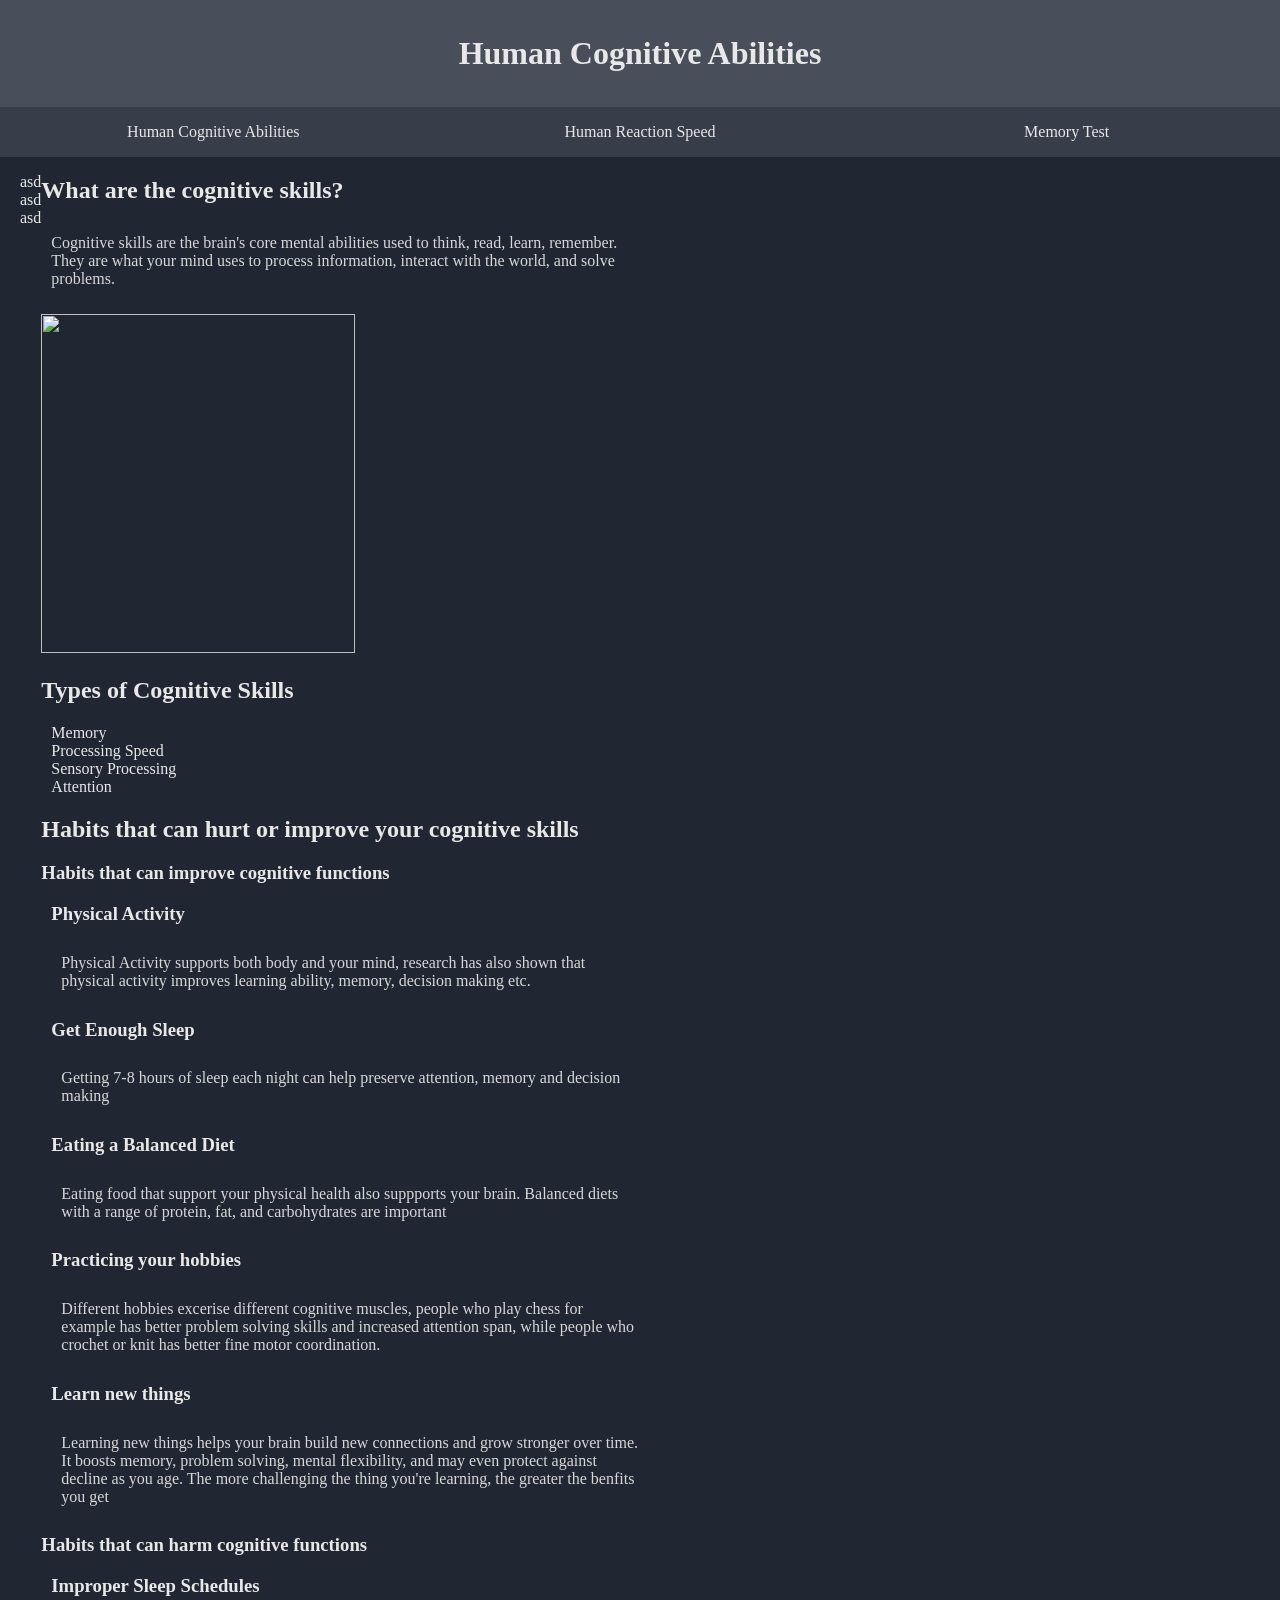
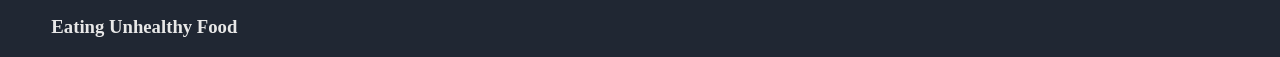
==== index.html @ 181fbd19 "Add files via upload" ====
<!DOCTYPE html>
<html>

<head>
	<title>Human Cognitive Abilities</title>
	<link href="style.css" type="text/css" rel="stylesheet" />
	<script src="main.js" defer></script>
	<meta name="viewport" content="width=device-width, initial-scale=1.0">
</head>

<body>
	<header>
		<h1 class="header">Human Cognitive Abilities</h1>
		<button id="btn1">Human Cognitive Abilities</button>
		<button id="btn2">Human Reaction Speed</button>
		<button id="btn3">Memory Test</button>
	</header>
	<main>
		<nav class="sidenav">
			<ul>
				<li>asd</li>
				<li>asd</li>
				<li>asd</li>
			</ul>
		</nav>
		<div class="topic" id="topic1">
			<article>
				<h2>What are the cognitive skills?</h2>
				<p>
					Cognitive skills are the brain's core mental abilities used to think,
					read, learn, remember. They are what your mind uses to process information, interact with the world,
					and
					solve problems.
				</p>
				<img src="Images/brain.png" width="314" height="339">
			</article>
			<article>
				<h2>Types of Cognitive Skills</h2>
				<ul>
					<li>Memory</li>
					<li>Processing Speed</li>
					<li>Sensory Processing</li>
					<li>Attention</li>
				</ul>
			</article>
			<section>
				<h2>Habits that can hurt or improve your cognitive skills</h2>
				<article>
					<h3>Habits that can improve cognitive functions</h3>
					<ul>
						<li>
							<article>
								<h3>Physical Activity</h3>
								<p>
									Physical Activity supports both body and your mind, research has also shown that
									physical activity improves learning ability,
									memory, decision making etc.
								</p>
							</article>
						</li>
						<li>
							<article>
								<h3>Get Enough Sleep</h3>
								<p>Getting 7-8 hours of sleep each night can help preserve attention, memory and
									decision making</p>
							</article>
						</li>
						<li>
							<article>
								<h3>Eating a Balanced Diet</h3>
								<p>Eating food that support your physical health also suppports your brain. Balanced
									diets with a range of
									protein, fat, and carbohydrates are important</p>
							</article>
						</li>
						<li>
							<article>
								<h3>Practicing your hobbies</h3>
								<p>Different hobbies excerise different cognitive muscles, people who play chess for
									example has better problem solving skills and increased attention span,
									while people who crochet or knit has better fine motor coordination.
								</p>
							</article>
						</li>
						<li>
							<article>
								<h3>Learn new things</h3>
								<p>Learning new things helps your brain build new connections and grow stronger over
									time.
									It boosts memory, problem solving, mental flexibility, and may even protect against
									decline as you age.
									The more challenging the thing you're learning, the greater the benfits you get</p>
							</article>
						</li>

					</ul>
				</article>
				<article>
					<h3>Habits that can harm cognitive functions</h3>
					<ul>
						<li>
							<article>
								<h3>Improper Sleep Schedules</h3>
							</article>
						</li>
						<li>
							<article>
								<h3>Eating Unhealthy Food</h3>
							</article>
						</li>
						<li>
							<article>
								<h3></h3>
							</article>
						</li>
						<li>
							<article>

							</article>
						</li>
						<li>
							<article>

							</article>
						</li>
					</ul>
				</article>
			</section>
		</div>
		<div class="topic" id="topic2">
			<p>topic2</p>
		</div>
		<div class="topic" id="topic3">
			<p>topic3</p>
		</div>
	</main>
</body>

</html>
---- style.css ----
@font-face {
	font-family: "Google Sans";
	src:url("fonts//GoogleSans_17pt-Regular.ttf");
}
* {
	font-family: "Google Sans";
}
header {
	display:flex;
	flex-wrap:wrap;
	background-color: #484e5a;
}

header > h1 {
	margin:5px;
	padding:30px 5px 30px 5px;
	flex:100%;
	text-align: center;
}
header > button {
	font-size:1em;
	width:200px;
	height:50px;
	border:0px;
	flex:1;
	background-color: #383e49;
	color: #e8e8e8;
	transition: background-color 0.3s ease
	
}
header > button:hover {
	background-color:rgb(74, 79, 92);
}
body {
	margin:0px;
	background-color: #202733;
	color:#e8e8e8
}
p {
	color: #d8d8d8;
	padding:10px;
}
main {
	display:flex;
	padding-left:10px;
	width:50%;
}
ul {
	list-style-type: none;
	padding-left:10px;
}
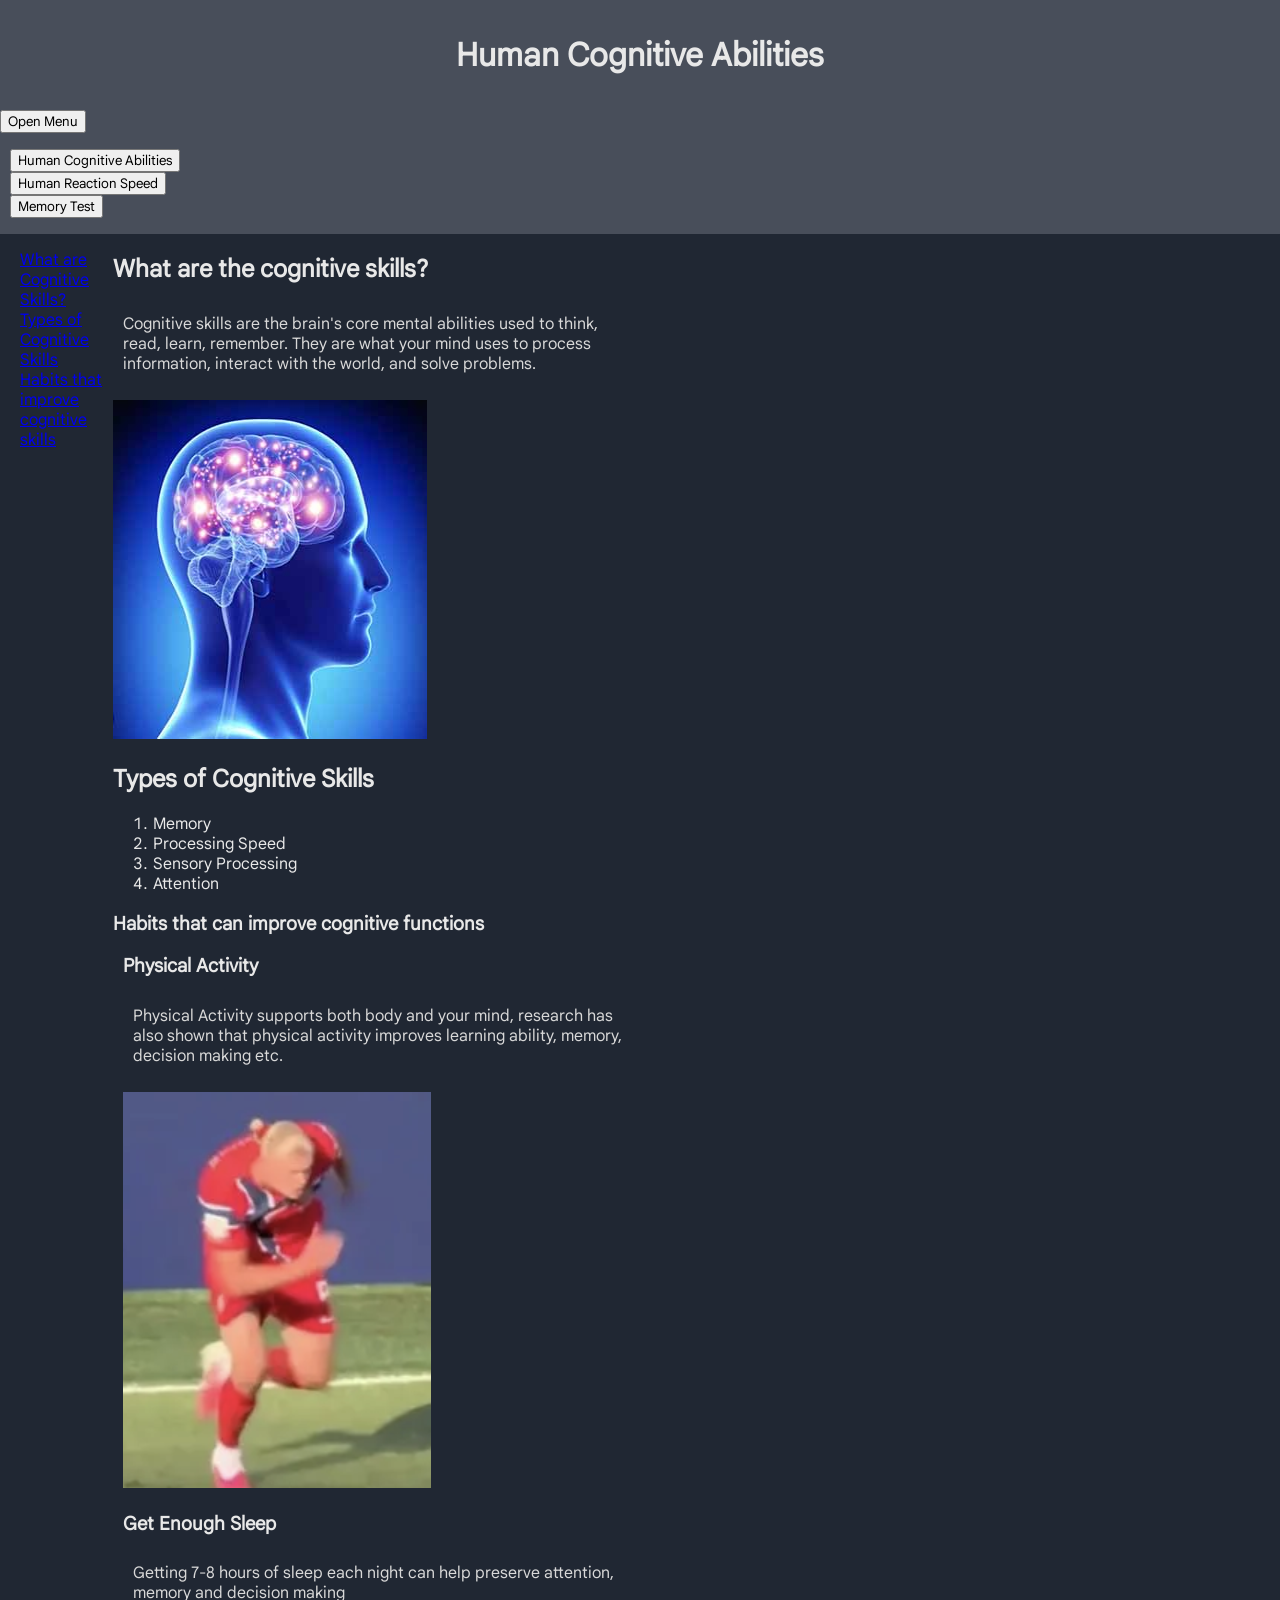
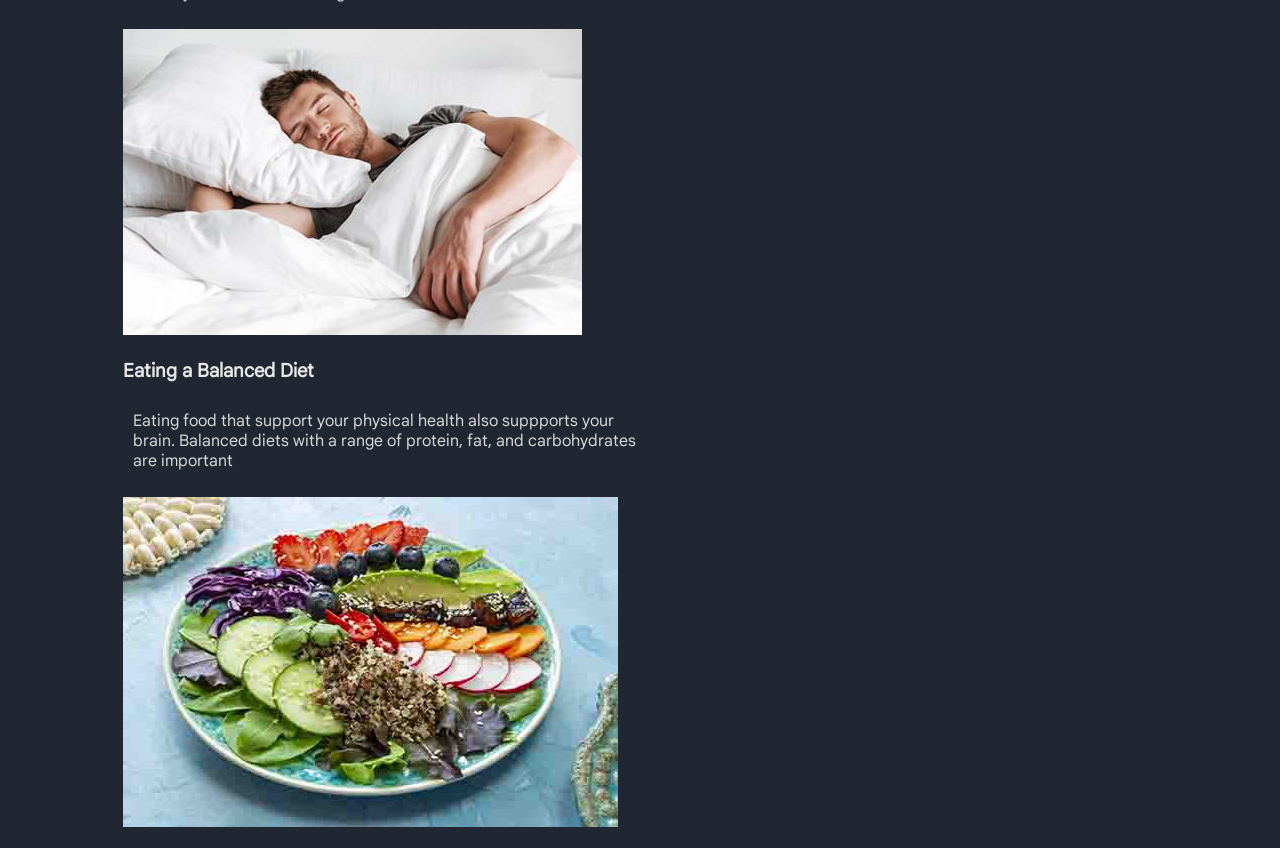
==== commit aff20cef: "Update index.html" ====
--- a/index.html
+++ b/index.html
@@ -11,20 +11,25 @@
 <body>
 	<header>
 		<h1 class="header">Human Cognitive Abilities</h1>
-		<button id="btn1">Human Cognitive Abilities</button>
-		<button id="btn2">Human Reaction Speed</button>
-		<button id="btn3">Memory Test</button>
+		<nav class="topnav">
+			<button id="hamIcon">Open Menu</button>
+			<ul>
+				<li><button id="btn1">Human Cognitive Abilities</button></li>
+				<li><button id="btn2">Human Reaction Speed</button></li>
+				<li><button id="btn3">Memory Test</button></li>
+			</ul>
+		</nav>
 	</header>
 	<main>
 		<nav class="sidenav">
-			<ul>
-				<li>asd</li>
-				<li>asd</li>
-				<li>asd</li>
+			<ul class="sidenav">
+				<li><a href="#cognitiveskills">What are Cognitive Skills?</a></li>
+				<li><a href="#types">Types of Cognitive Skills</a></li>
+				<li><a href="#improve">Habits that improve cognitive skills</a></li>
 			</ul>
 		</nav>
 		<div class="topic" id="topic1">
-			<article>
+			<article id="cognitiveskills">
 				<h2>What are the cognitive skills?</h2>
 				<p>
 					Cognitive skills are the brain's core mental abilities used to think,
@@ -32,108 +37,93 @@
 					and
 					solve problems.
 				</p>
-				<img src="Images/brain.png" width="314" height="339">
+				<img src="Images/brain.jpg" width="314" height="339">
 			</article>
-			<article>
+			<article id="types">
 				<h2>Types of Cognitive Skills</h2>
-				<ul>
+				<ol>
 					<li>Memory</li>
 					<li>Processing Speed</li>
 					<li>Sensory Processing</li>
 					<li>Attention</li>
+				</ol>
+			</article>
+			<article id="improve">
+				<h3>Habits that can improve cognitive functions</h3>
+				<ul>
+					<li>
+						<article>
+							<h3>Physical Activity</h3>
+							<p>
+								Physical Activity supports both body and your mind, research has also shown that
+								physical activity improves learning ability,
+								memory, decision making etc.
+							</p>
+							<img src="Images/running.png">
+						</article>
+					</li>
+					<li>
+						<article>
+							<h3>Get Enough Sleep</h3>
+							<p>Getting 7-8 hours of sleep each night can help preserve attention, memory and
+								decision making</p>
+							<img src="Images/sleep.jpg">
+						</article>
+					</li>
+					<li>
+						<article>
+							<h3>Eating a Balanced Diet</h3>
+							<p>Eating food that support your physical health also suppports your brain. Balanced
+								diets with a range of
+								protein, fat, and carbohydrates are important</p>
+							<img src="Images/food.jpg">
+						</article>
+					</li>
 				</ul>
 			</article>
-			<section>
-				<h2>Habits that can hurt or improve your cognitive skills</h2>
-				<article>
-					<h3>Habits that can improve cognitive functions</h3>
-					<ul>
-						<li>
-							<article>
-								<h3>Physical Activity</h3>
-								<p>
-									Physical Activity supports both body and your mind, research has also shown that
-									physical activity improves learning ability,
-									memory, decision making etc.
-								</p>
-							</article>
-						</li>
-						<li>
-							<article>
-								<h3>Get Enough Sleep</h3>
-								<p>Getting 7-8 hours of sleep each night can help preserve attention, memory and
-									decision making</p>
-							</article>
-						</li>
-						<li>
-							<article>
-								<h3>Eating a Balanced Diet</h3>
-								<p>Eating food that support your physical health also suppports your brain. Balanced
-									diets with a range of
-									protein, fat, and carbohydrates are important</p>
-							</article>
-						</li>
-						<li>
-							<article>
-								<h3>Practicing your hobbies</h3>
-								<p>Different hobbies excerise different cognitive muscles, people who play chess for
-									example has better problem solving skills and increased attention span,
-									while people who crochet or knit has better fine motor coordination.
-								</p>
-							</article>
-						</li>
-						<li>
-							<article>
-								<h3>Learn new things</h3>
-								<p>Learning new things helps your brain build new connections and grow stronger over
-									time.
-									It boosts memory, problem solving, mental flexibility, and may even protect against
-									decline as you age.
-									The more challenging the thing you're learning, the greater the benfits you get</p>
-							</article>
-						</li>
-
-					</ul>
-				</article>
-				<article>
-					<h3>Habits that can harm cognitive functions</h3>
-					<ul>
-						<li>
-							<article>
-								<h3>Improper Sleep Schedules</h3>
-							</article>
-						</li>
-						<li>
-							<article>
-								<h3>Eating Unhealthy Food</h3>
-							</article>
-						</li>
-						<li>
-							<article>
-								<h3></h3>
-							</article>
-						</li>
-						<li>
-							<article>
-
-							</article>
-						</li>
-						<li>
-							<article>
-
-							</article>
-						</li>
-					</ul>
-				</article>
-			</section>
 		</div>
 		<div class="topic" id="topic2">
-			<p>topic2</p>
+			<h2>Reaction Speed</h2>
+			<article>
+				<h3>What is Reaction Speed?</h3>
+				<p>Reaction speed is how long it takes for a human to process and act upon receiving new information
+					It involves your senses, nervous system, and your muscles working in unison, all happening in a
+					fraction of a second
+				</p>
+			</article>
+			<article>
+				<h3>Average Reaction Speed</h3>
+				<p>The average reaction speed of a human is about 250 milliseconds while competitive e-sports
+					professionals generally range around 150-170ms </p>
+			</article>
+			<article>
+				<h3>Fun facts about the human reaction speed</h3>
+				<ul>
+					<li>
+						<p>Auditory signals reach the brain processing power faster than visual cues does, hence why
+							sprinters react to the bang of the gun
+							instead of its flash. However, you process touch the fastest, averaging around 0.15 seconds
+						</p>
+					</li>
+					<li>
+						<p>Human reaction time generally peak around 24 years of age before declining by around 4 to 10
+							milliseconds after that</p>
+					</li>
+					<li>
+						<p>When attempting to anticipate and react to somemthing, your reaction time fluctuates because
+							you occasionally lose focus before regaining
+							it back after
+						</p>
+					</li>
+				</ul>
+			</article>
+
 		</div>
 		<div class="topic" id="topic3">
-			<p>topic3</p>
+			<h2>Memory</h2>
+			<p></p>
 		</div>
 	</main>
 </body>
 
-</html>+</html>
--- a/style.css
+++ b/style.css
@@ -1,6 +1,6 @@
 @font-face {
 	font-family: "Google Sans";
-	src:url("fonts//GoogleSans_17pt-Regular.ttf");
+	src:url("Fonts/GoogleSans_17pt-Regular.woff2") format('woff2');
 }
 * {
 	font-family: "Google Sans";
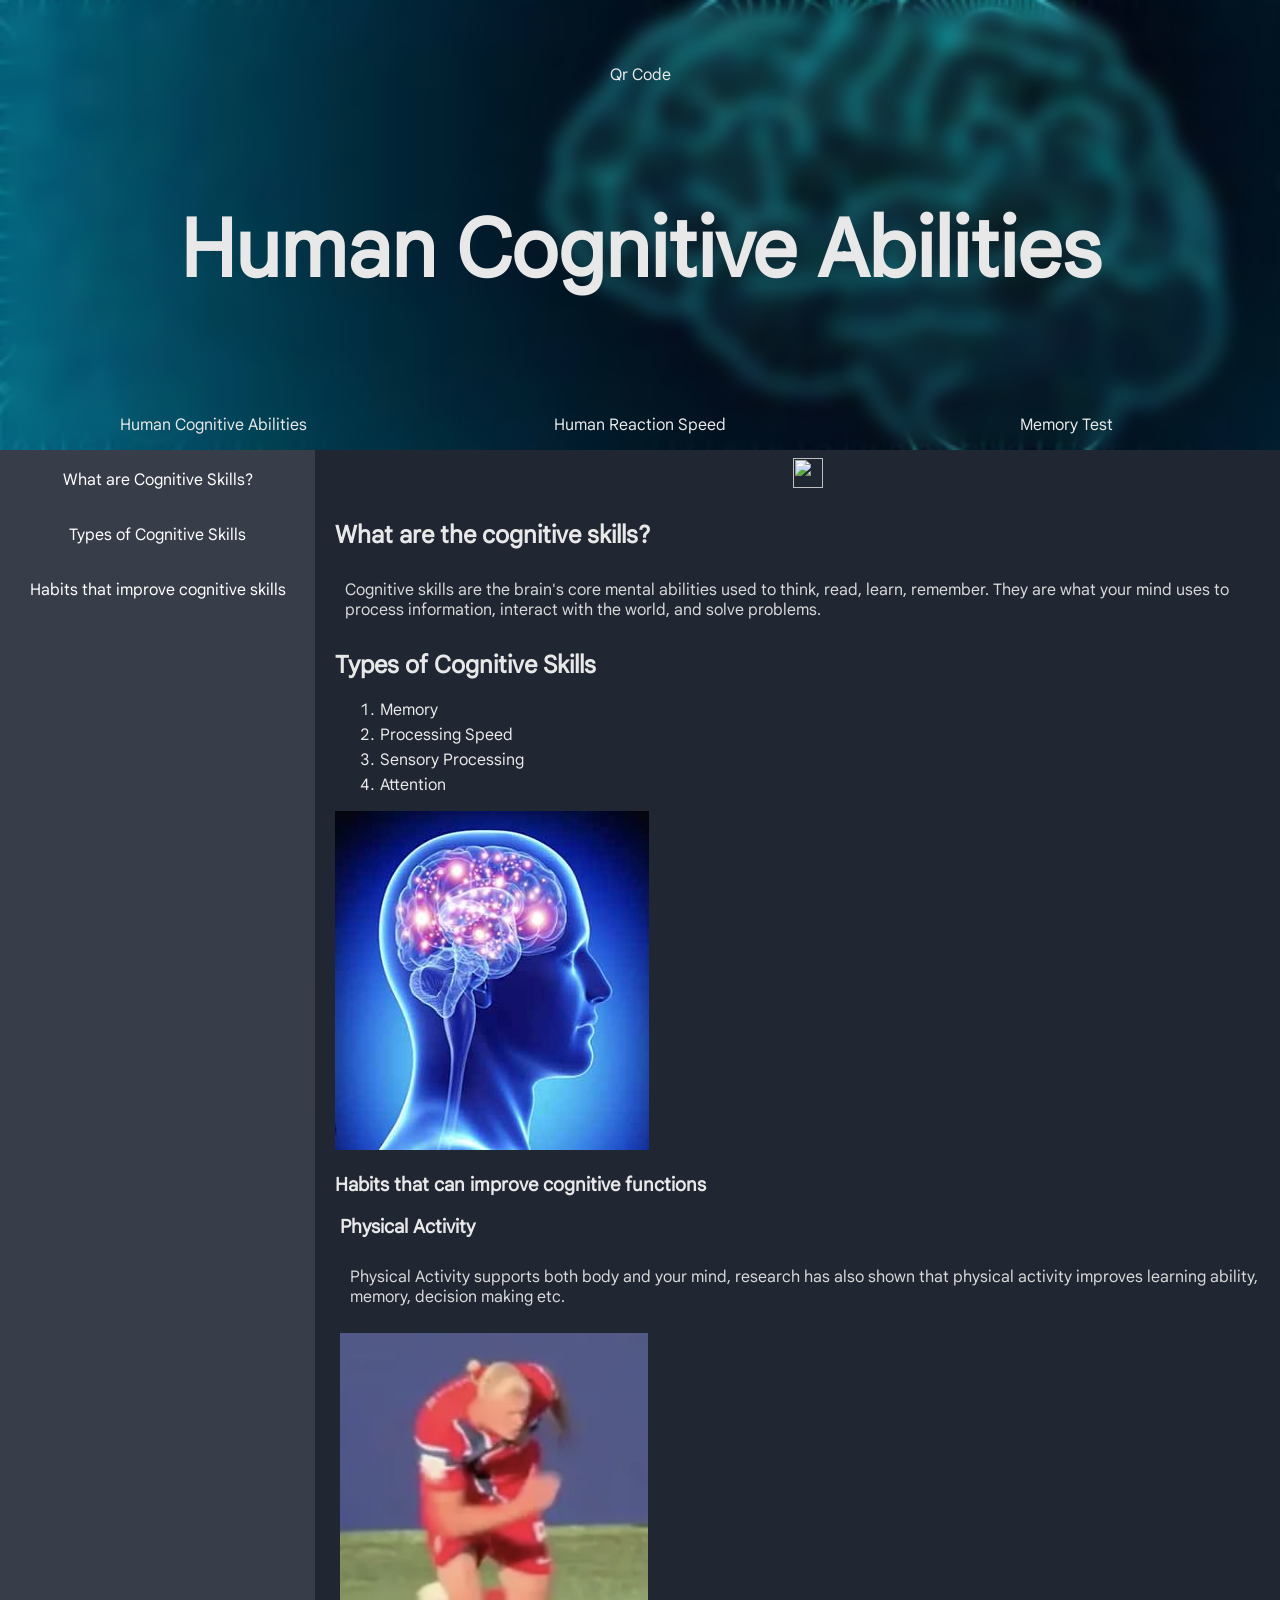
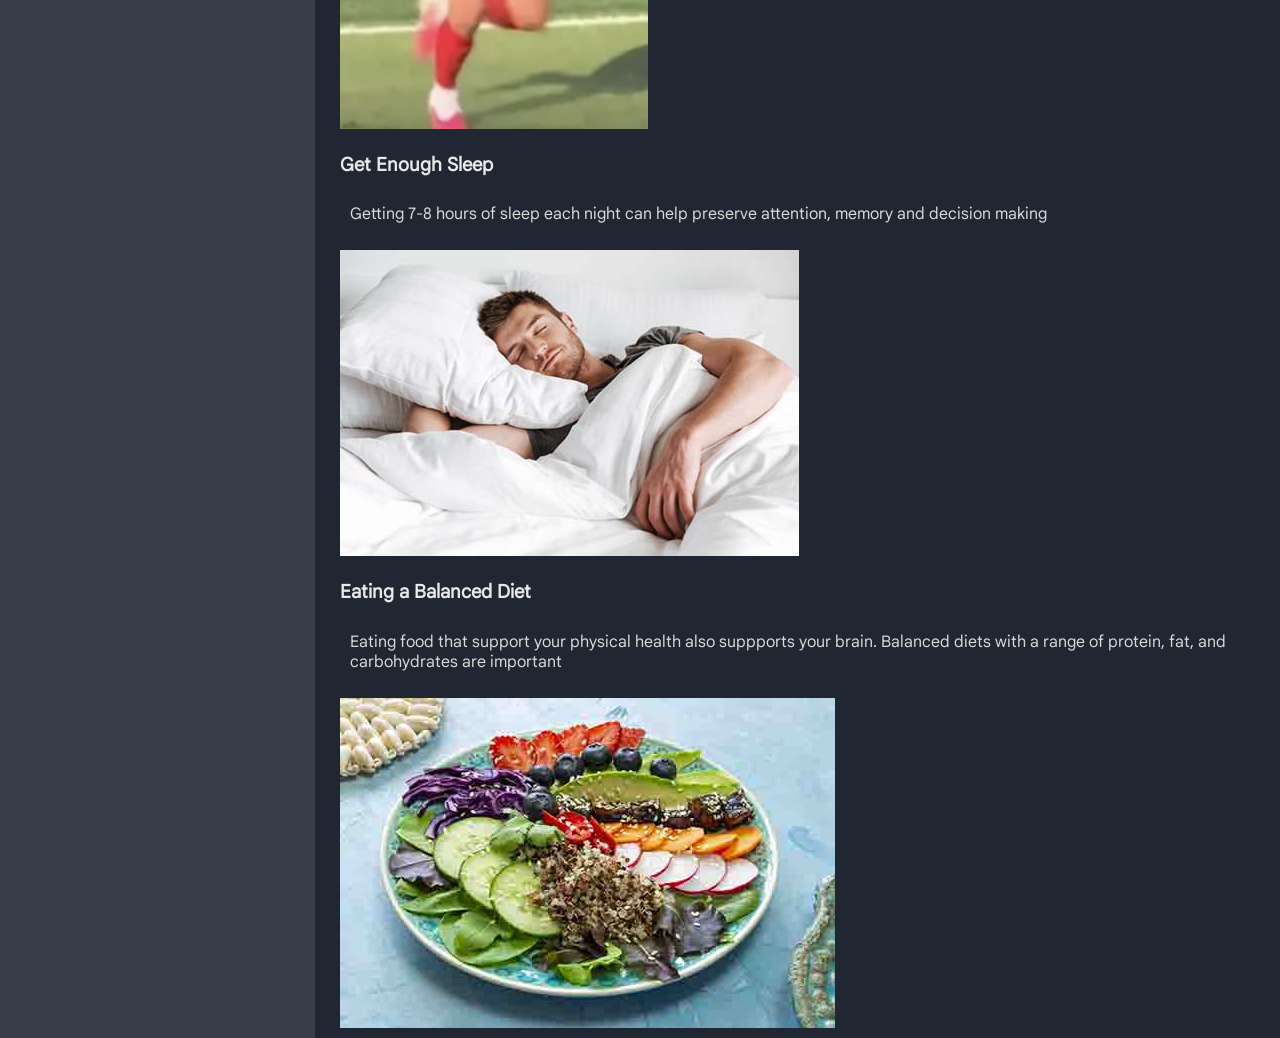
==== commit f8ecaf00: "Update index.html" ====
--- a/index.html
+++ b/index.html
@@ -5,14 +5,21 @@
 	<title>Human Cognitive Abilities</title>
 	<link href="style.css" type="text/css" rel="stylesheet" />
 	<script src="main.js" defer></script>
-	<meta name="viewport" content="width=device-width, initial-scale=1.0">
+	<meta name="viewport" content="width=device-width,initial-scale=1.0,maximum-scale=1,user-scalable=no">
+	<meta name="mobile-web-app-capable" content="yes">
+	<meta name="apple-mobile-web-app-capable" content="yes">
 </head>
 
 <body>
 	<header>
+		<button id="fullscreen"></button>
+		<button class="QR">Qr Code</button>
+		<div class="QR">
+			<img>
+		</div>
 		<h1 class="header">Human Cognitive Abilities</h1>
 		<nav class="topnav">
-			<button id="hamIcon">Open Menu</button>
+			<button id="hamIcon"><img src="Images/hamburgericon.svg" width="30" height="30"></button>
 			<ul>
 				<li><button id="btn1">Human Cognitive Abilities</button></li>
 				<li><button id="btn2">Human Reaction Speed</button></li>
@@ -22,7 +29,7 @@
 	</header>
 	<main>
 		<nav class="sidenav">
-			<ul class="sidenav">
+			<ul>
 				<li><a href="#cognitiveskills">What are Cognitive Skills?</a></li>
 				<li><a href="#types">Types of Cognitive Skills</a></li>
 				<li><a href="#improve">Habits that improve cognitive skills</a></li>
@@ -30,23 +37,25 @@
 		</nav>
 		<div class="topic" id="topic1">
 			<article id="cognitiveskills">
-				<h2>What are the cognitive skills?</h2>
-				<p>
-					Cognitive skills are the brain's core mental abilities used to think,
-					read, learn, remember. They are what your mind uses to process information, interact with the world,
-					and
-					solve problems.
-				</p>
+				<div>
+					<button id="sidenavHamIcon"><img src="Images/hamburgericon.svg" width="30" height="30"></button>
+					<h2>What are the cognitive skills?</h2>
+					<p>
+						Cognitive skills are the brain's core mental abilities used to think,
+						read, learn, remember. They are what your mind uses to process information, interact with the
+						world,
+						and
+						solve problems.
+					</p>
+					<h2 id="types">Types of Cognitive Skills</h2>
+					<ol>
+						<li>Memory</li>
+						<li>Processing Speed</li>
+						<li>Sensory Processing</li>
+						<li>Attention</li>
+					</ol>
+				</div>
 				<img src="Images/brain.jpg" width="314" height="339">
-			</article>
-			<article id="types">
-				<h2>Types of Cognitive Skills</h2>
-				<ol>
-					<li>Memory</li>
-					<li>Processing Speed</li>
-					<li>Sensory Processing</li>
-					<li>Attention</li>
-				</ol>
 			</article>
 			<article id="improve">
 				<h3>Habits that can improve cognitive functions</h3>
@@ -84,19 +93,46 @@
 		</div>
 		<div class="topic" id="topic2">
 			<h2>Reaction Speed</h2>
-			<article>
+			<article id="reaction">
 				<h3>What is Reaction Speed?</h3>
 				<p>Reaction speed is how long it takes for a human to process and act upon receiving new information
 					It involves your senses, nervous system, and your muscles working in unison, all happening in a
 					fraction of a second
 				</p>
 			</article>
-			<article>
+			<article id="types">
+				<h3>Types of Reaction Time</h3>
+				<ol>
+					<li>
+						<p><strong>Simple (reflex) Reaction Time:</strong> The time taken to respond to a single
+							stimulus
+							with a single response</p>
+					</li>
+					<li>
+						<p><strong>Choice Reaction Time:</strong>
+							The time taken to consciously respond to one of several stimuli, each requiring a different
+							response
+						</p>
+					</li>
+				</ol>
+			</article>
+			<article id="average">
 				<h3>Average Reaction Speed</h3>
 				<p>The average reaction speed of a human is about 250 milliseconds while competitive e-sports
 					professionals generally range around 150-170ms </p>
-			</article>
-			<article>
+				<div class="showcase">
+					<button>Play Animation</button>
+					<h4>Normal Reaction Time:</h4>
+					<div id="normal">
+						<div class="white"></div>
+					</div>
+					<h4>Gamer Reaction Time:</h4>
+					<div id="gamer">
+						<div class="white"></div>
+					</div>
+				</div>
+			</article>
+			<article id="facts">
 				<h3>Fun facts about the human reaction speed</h3>
 				<ul>
 					<li>
@@ -117,11 +153,74 @@
 					</li>
 				</ul>
 			</article>
-
+			<article id="factors">
+				<h3>Factors Influencing Reaction Time:</h3>
+				<ol>
+					<li><strong>Stimulus Type: </strong> Different types of stimuli (visual, auditory, tactile) can
+						affect
+						reaction time. Generally, people respond faster to
+						auditory stimuli than to visual ones
+					</li>
+					<li>
+						<strong>Stimulus Intensity: </strong>Stronger stimuli can lead to quicker reaction times.
+					</li>
+					<li>
+						<strong>Complexity of Response: </strong>Simple tasks usually result in faster reaction times
+						compared to complex
+						tasks that require more
+						processing.
+					</li>
+					<li>
+						<strong>Individual Differences: </strong>Age, level of fatigue, and other individual factors can
+						influence
+						reaction time.
+					</li>
+					<li>
+						<strong>State of Attention: </strong>Being more focused and attentive can reduce reaction time.
+					</li>
+					<li>
+						<strong>Practice and Training: </strong>Repeated exposure and practice can improve reaction
+						time.
+					</li>
+					<li>
+						<strong>Environmental Factors: </strong>Conditions like lighting, noise, and distractions can
+						affect reaction
+						time.
+					</li>
+				</ol>
+			</article>
+			<section class="quizContainer">
+				<h3>Quiz</h3>
+				<button>Start Quiz</button>
+				<div id="quiz">
+					<form>
+					</form>
+					<button>End Quiz</button>
+				</div>
+				
+			</section>
 		</div>
 		<div class="topic" id="topic3">
 			<h2>Memory</h2>
-			<p></p>
+			<p> Memory is the cognitive faculty of the brain to encode, store, and retreive information</p>
+			<p>Below is a memory minigame that you can take:</p>
+
+			<div id="gameContainer">
+				<button>Start Game</button>
+				<div id="game">
+					<div class="hearts">
+						<div class="heart" id="heart1"></div>
+						<div class="heart" id="heart2"></div>
+						<div class="heart" id="heart3"></div>
+					</div>
+					<h1>Memory Test</h1>
+					<h2>Memorise the numbers, separate each number with a comma</h2>
+					<p>Example: 1,2</p>
+					<input type="text" readonly>
+					<button>Submit Answer</button>
+				</div>
+
+			</div>
 		</div>
 	</main>
 </body>
--- a/style.css
+++ b/style.css
@@ -1,51 +1,147 @@
 @font-face {
 	font-family: "Google Sans";
-	src:url("Fonts/GoogleSans_17pt-Regular.woff2") format('woff2');
+	src: url("Fonts/GoogleSans_17pt-Regular.woff2") format('woff2');
 }
 * {
 	font-family: "Google Sans";
 }
+/* Header */
 header {
+	background-image: url("Images/headerbrain.jpg");
+	background-repeat: no-repeat;
+	background-size:cover;
+	background-position: 5%;
+	position:relative;
 	display:flex;
 	flex-wrap:wrap;
 	background-color: #484e5a;
+	
+}
+header::before {
+	content:"";
+	position:absolute;
+	backdrop-filter: blur(10px);
+	inset:0; 
+}
+header > h1 {
+	margin:0px;
+	padding:100px 5px 100px 5px;
+	flex:100%;
+	text-align: center;
+	font-size:5em;
+	position: relative;
 }
 
-header > h1 {
-	margin:5px;
-	padding:30px 5px 30px 5px;
-	flex:100%;
-	text-align: center;
-}
-header > button {
+button {
 	font-size:1em;
-	width:200px;
+	width:100%;
 	height:50px;
 	border:0px;
+	background-color: #383e4900;
+	color: #e8e8e8;
+	transition: background-color 0.3s ease;
+	position:relative;
+}
+button:hover {
+	background-color:#eff0f337;
+}
+/* Top Navigation Bar */
+.topnav {
+	flex-direction: row;
+	flex:100%;
+}
+
+.topnav ul {
+	display:flex;
+	flex:100%;
+}
+.topnav li {
 	flex:1;
+	margin:0;
+	padding:0;
+}
+#hamIcon {
+	position:absolute;
+	display:none;
+	top:0;
+	right:0;
+	width:50px;
+}
+@media (max-width:800px) {
+	.topnav ul {
+		display:flex;
+		flex-direction: column;
+		max-height:0;
+		overflow:hidden;
+		transition: max-height 0.3s ease-in-out;
+	}
+	.topnav ul li{
+		display:block;
+	}
+	#hamIcon {
+		display:block;
+	}
+}
+.topnav ul.menuShow {
+	max-height: 200px;
+}
+/* Side Nav Bar */
+.sidenav{
 	background-color: #383e49;
-	color: #e8e8e8;
+	flex:1;
+	position:sticky;
+	top:0;
+}
+nav.sidenav {
+	margin-right:20px;
+}
+.sidenav li {
+	background-color: #383e49;
+	text-align: center;
+	padding:15px;
 	transition: background-color 0.3s ease
-	
 }
-header > button:hover {
-	background-color:rgb(74, 79, 92);
+.sidenav li:hover{
+	background-color: #4a4f5c;
 }
+a {
+	color:white;
+	text-decoration: none;
+}
+/* Main Content */
 body {
 	margin:0px;
 	background-color: #202733;
 	color:#e8e8e8
 }
+main {
+	display:flex;
+}
 p {
 	color: #d8d8d8;
 	padding:10px;
 }
-main {
-	display:flex;
-	padding-left:10px;
-	width:50%;
-}
+
+
 ul {
 	list-style-type: none;
 	padding-left:10px;
+	margin:0px;
+	padding:0px;
 }
+li {
+	margin:5px;
+}
+
+
+
+
+#topic1 {
+	flex:3;
+}
+#topic2 {
+	flex:3;
+}
+#topic3 {
+	flex:3;
+}
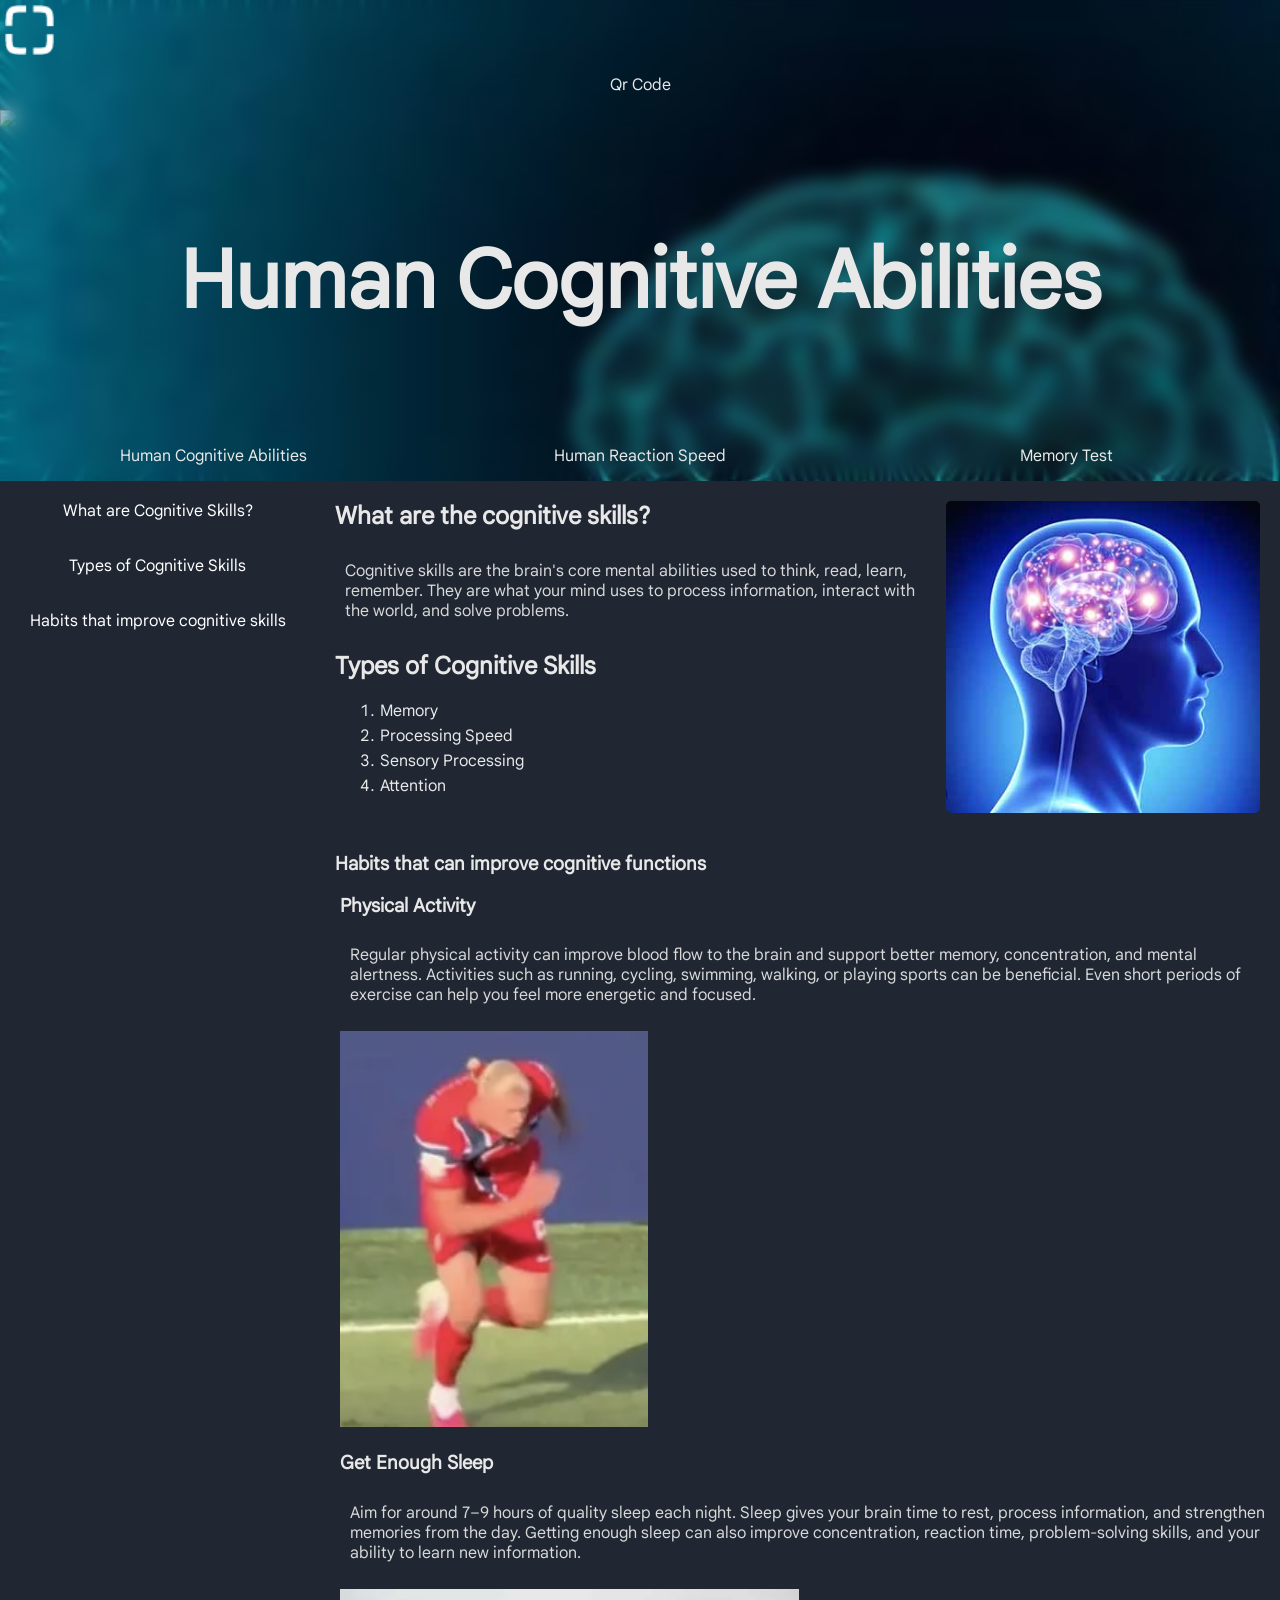
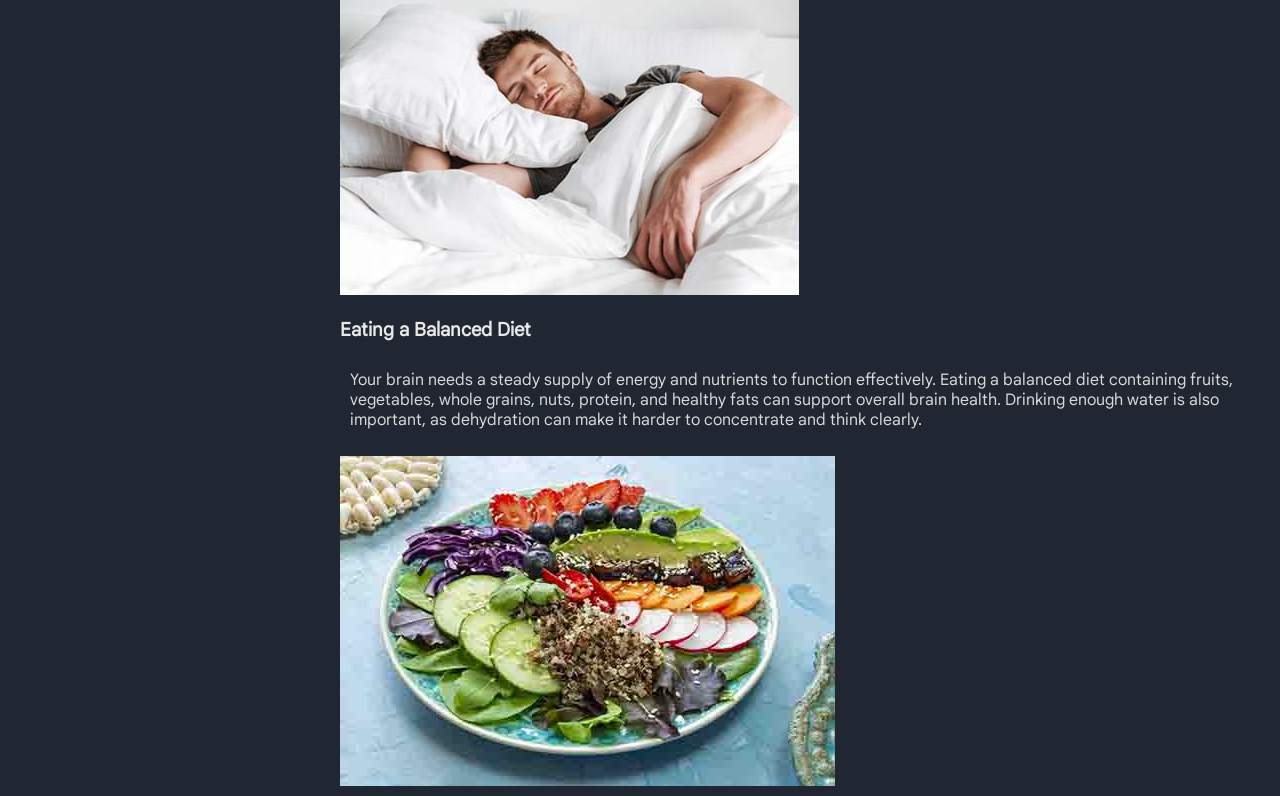
==== commit fc4ae39f: "Update index.html" ====
--- a/index.html
+++ b/index.html
@@ -1,5 +1,5 @@
 <!DOCTYPE html>
-<html>
+<html lang="en">
 
 <head>
 	<title>Human Cognitive Abilities</title>
@@ -8,19 +8,21 @@
 	<meta name="viewport" content="width=device-width,initial-scale=1.0,maximum-scale=1,user-scalable=no">
 	<meta name="mobile-web-app-capable" content="yes">
 	<meta name="apple-mobile-web-app-capable" content="yes">
+	<link rel="icon" type="image/x-cion" href="favicon.ico">
+	<link rel="manifest" href="manifest.json"/>
 </head>
 
 <body>
 	<header>
 		<button id="fullscreen"></button>
-		<button class="QR">Qr Code</button>
-		<div class="QR">
-			<img>
-		</div>
-		<h1 class="header">Human Cognitive Abilities</h1>
+		<button class="qrToggleBtn">Qr Code</button>
+		<div class="qrPopUp">
+			<img src="Images/qrCode.png">
+		</div>
+		<h1>Human Cognitive Abilities</h1>
 		<nav class="topnav">
 			<button id="hamIcon"><img src="Images/hamburgericon.svg" width="30" height="30"></button>
-			<ul>
+			<ul class="buttonGroup">
 				<li><button id="btn1">Human Cognitive Abilities</button></li>
 				<li><button id="btn2">Human Reaction Speed</button></li>
 				<li><button id="btn3">Memory Test</button></li>
@@ -44,7 +46,7 @@
 						Cognitive skills are the brain's core mental abilities used to think,
 						read, learn, remember. They are what your mind uses to process information, interact with the
 						world,
-						and
+						and 
 						solve problems.
 					</p>
 					<h2 id="types">Types of Cognitive Skills</h2>
@@ -64,29 +66,35 @@
 						<article>
 							<h3>Physical Activity</h3>
 							<p>
-								Physical Activity supports both body and your mind, research has also shown that
-								physical activity improves learning ability,
-								memory, decision making etc.
+								Regular physical activity can improve blood flow to the brain and support better memory, concentration, and mental
+								alertness. Activities such as running, cycling, swimming, walking, or playing sports can be beneficial. Even short
+								periods of exercise can help you feel more energetic and focused.
 							</p>
 							<img src="Images/running.png">
 						</article>
+						
 					</li>
 					<li>
 						<article>
 							<h3>Get Enough Sleep</h3>
-							<p>Getting 7-8 hours of sleep each night can help preserve attention, memory and
-								decision making</p>
+							<p>
+								Aim for around 7–9 hours of quality sleep each night. Sleep gives your brain time to rest, process information, and
+								strengthen memories from the day. Getting enough sleep can also improve concentration, reaction time, problem-solving
+								skills, and your ability to learn new information.
+							</p>
 							<img src="Images/sleep.jpg">
 						</article>
+						
 					</li>
 					<li>
 						<article>
 							<h3>Eating a Balanced Diet</h3>
-							<p>Eating food that support your physical health also suppports your brain. Balanced
-								diets with a range of
-								protein, fat, and carbohydrates are important</p>
-							<img src="Images/food.jpg">
+							<p>Your brain needs a steady supply of energy and nutrients to function effectively. Eating a balanced diet containing
+							fruits, vegetables, whole grains, nuts, protein, and healthy fats can support overall brain health. Drinking enough
+							water is also important, as dehydration can make it harder to concentrate and think clearly.</p>
+								<img src="Images/food.jpg">
 						</article>
+						
 					</li>
 				</ul>
 			</article>
@@ -100,7 +108,7 @@
 					fraction of a second
 				</p>
 			</article>
-			<article id="types">
+			<article id="typesReaction">
 				<h3>Types of Reaction Time</h3>
 				<ol>
 					<li>
@@ -206,8 +214,10 @@
 			<p>Below is a memory minigame that you can take:</p>
 
 			<div id="gameContainer">
-				<button>Start Game</button>
+				<button id="start">Start Game</button>
+				<button id="hard">Hard Mode</button>
 				<div id="game">
+					<div id="ball"></div>
 					<div class="hearts">
 						<div class="heart" id="heart1"></div>
 						<div class="heart" id="heart2"></div>
--- a/style.css
+++ b/style.css
@@ -2,146 +2,414 @@
 	font-family: "Google Sans";
 	src: url("Fonts/GoogleSans_17pt-Regular.woff2") format('woff2');
 }
+
 * {
 	font-family: "Google Sans";
 }
+
 /* Header */
 header {
 	background-image: url("Images/headerbrain.jpg");
 	background-repeat: no-repeat;
-	background-size:cover;
+	background-size: cover;
 	background-position: 5%;
+	position: relative;
+	display: flex;
+	flex-wrap: wrap;
+	background-color: #484e5a;
+	background-attachment: fixed;
+}
+
+header::before {
+	content: "";
+	position: absolute;
+	backdrop-filter: blur(10px);
+	inset: 0;
+}
+header #fullscreen {
+	display:inline-block;
+	width:50px;
+	height:50px;
+	margin:5px;
+	background-image:url('Images/FullScreenIcons.png');
+	background-size: cover;
+	background-repeat: no-repeat;
+	background-position: -0px 0px;
+}
+header #fullscreen.FS {
+	background-position: -50px 0px;
+}
+header button.QR {
 	position:relative;
-	display:flex;
-	flex-wrap:wrap;
-	background-color: #484e5a;
-	
-}
-header::before {
-	content:"";
+	display:inline-block;
+	width:50px;
+	height:50px;
+	margin:5px; 
+}
+header div.QR {
 	position:absolute;
-	backdrop-filter: blur(10px);
-	inset:0; 
-}
-header > h1 {
-	margin:0px;
-	padding:100px 5px 100px 5px;
-	flex:100%;
+	top:0;
+	left:0;
+	width:50px;
+	background-color: wheat;
+}
+header>h1 {
+	margin: 0px;
+	padding: 100px 5px 100px 5px;
+	flex: 100%;
 	text-align: center;
-	font-size:5em;
+	font-size: 5em;
 	position: relative;
 }
 
 button {
-	font-size:1em;
-	width:100%;
-	height:50px;
-	border:0px;
+	font-size: 1em;
+	width: 100%;
+	height: 50px;
+	border: 0px;
 	background-color: #383e4900;
 	color: #e8e8e8;
 	transition: background-color 0.3s ease;
-	position:relative;
-}
+	position: relative;
+}
+
 button:hover {
-	background-color:#eff0f337;
-}
+	background-color: #eff0f337;
+}
+
 /* Top Navigation Bar */
 .topnav {
 	flex-direction: row;
-	flex:100%;
+	flex: 100%;
 }
 
 .topnav ul {
-	display:flex;
-	flex:100%;
-}
+	display: flex;
+	flex: 100%;
+}
+
 .topnav li {
-	flex:1;
-	margin:0;
-	padding:0;
-}
+	flex: 1;
+	margin: 0;
+	padding: 0;
+}
+
 #hamIcon {
-	position:absolute;
-	display:none;
-	top:0;
-	right:0;
-	width:50px;
-}
+	position: absolute;
+	display: none;
+	top: 0;
+	right: 0;
+	width: 50px;
+}
+
 @media (max-width:800px) {
 	.topnav ul {
-		display:flex;
+		display: flex;
 		flex-direction: column;
-		max-height:0;
-		overflow:hidden;
+		max-height: 0;
+		overflow: hidden;
 		transition: max-height 0.3s ease-in-out;
 	}
-	.topnav ul li{
-		display:block;
-	}
+
+	.topnav ul li {
+		display: block;
+	}
+
 	#hamIcon {
-		display:block;
-	}
-}
+		display: block;
+	}
+}
+
 .topnav ul.menuShow {
 	max-height: 200px;
 }
+
 /* Side Nav Bar */
-.sidenav{
-	background-color: #383e49;
-	flex:1;
-	position:sticky;
-	top:0;
-}
+.sidenav {
+	background-color: #202733;
+	flex: 1;
+}
+
 nav.sidenav {
-	margin-right:20px;
-}
+	margin-right: 20px;
+}
+
+.sidenav ul {
+	position: sticky;
+	top: 0;
+}
+
 .sidenav li {
-	background-color: #383e49;
+	background-color: #202733;
 	text-align: center;
-	padding:15px;
+	padding: 15px;
 	transition: background-color 0.3s ease
 }
-.sidenav li:hover{
+
+.sidenav li:hover {
 	background-color: #4a4f5c;
 }
+
 a {
-	color:white;
+	color: white;
 	text-decoration: none;
 }
+
+#sidenavHamIcon {
+	display: none;
+	width: 50px;
+}
+
+@media (max-width:800px) {
+	main {
+		position: relative;
+		flex-direction: column;
+	}
+
+	nav.sidenav {
+		top: 60px;
+		left: 0;
+		width: fit-content;
+		flex: none;
+		align-self: flex-start;
+		margin-right: 0;
+		background-color: #484e5a;
+		z-index: 10;
+	}
+
+	nav.sidenav ul {
+		position: absolute;
+		top: 50px;
+		left: 0;
+		width: 200px;
+		display: flex;
+		flex-direction: column;
+		max-height: 0;
+		overflow: hidden;
+		transition: max-height 0.3s ease-in-out;
+	}
+
+	.sidenav ul li {
+		display: block;
+		margin: 0px 5px 5px 5px;
+	}
+
+	.sidenav ul li:first-child {
+		margin-top: 5px;
+	}
+
+	#sidenavHamIcon {
+		display: inline-block;
+		top: 0;
+
+	}
+}
+
+.sidenav ul.menuShow {
+	max-height: 300px;
+	background-color: #4a4f5c;
+}
+
 /* Main Content */
 body {
-	margin:0px;
+	margin: 0px;
 	background-color: #202733;
-	color:#e8e8e8
-}
+	color: #e8e8e8
+}
+
 main {
-	display:flex;
-}
+	display: flex;
+}
+
 p {
 	color: #d8d8d8;
-	padding:10px;
+	padding: 10px;
 }
 
 
 ul {
 	list-style-type: none;
-	padding-left:10px;
-	margin:0px;
-	padding:0px;
-}
+	padding-left: 10px;
+	margin: 0px;
+	padding: 0px;
+}
+
 li {
-	margin:5px;
-}
-
-
-
-
+	margin: 5px;
+}
+
+.topic {
+	opacity: 0;
+}
+
+.topic.active {
+	animation: fadeIn 0.3s ease forwards;
+}
+
+@keyframes fadeIn {
+	0% {
+		opacity: 0;
+		transform: translateY(6px);
+	}
+
+	100% {
+		opacity: 1;
+		transform: translateY(0);
+	}
+}
+
+/* Topic 1 */
 #topic1 {
-	flex:3;
-}
+	flex: 3;
+	display: flex;
+}
+
+#cognitiveskills {
+	display: flex;
+	flex-wrap: wrap;
+}
+
+article#cognitiveskills div {
+	flex: 45%;
+}
+
+article#cognitiveskills>img {
+	margin: 20px;
+	width: 314px;
+	height: auto;
+	align-self: flex-start;
+	border-radius: 5px;
+}
+
+@media (max-width: 800px) {
+	#cognitiveskills div h2 {
+		margin-left: 5px;
+		display: inline-block;
+	}
+
+	#topic1>div:first-child {
+		display: block;
+	}
+}
+
+/* Topic 2 */
 #topic2 {
-	flex:3;
-}
+	flex: 3;
+}
+
+.quizContainer>button {
+	width: 200px;
+	border: 1px solid #dadce0;
+	border-radius: 5px;
+	margin: 5px;
+}
+
+#topic2 section.quizContainer div#quiz {
+	display: none;
+}
+
+#topic2 #quiz > form fieldset {
+	border-radius: 5px;
+	border:1px white solid;
+	margin: 5px;
+}
+.showcase {
+	height:200px;
+	border-radius:1px;
+}
+.showcase #normal {
+	width:400px;
+	height:15px;
+}
+.showcase #gamer {
+	width:400px;
+	height:15px;
+}
+.showcase .white {
+	background-color: white;
+	height:100%;
+	width: 0;
+}
+#normal .white.play {
+	animation: playWhite 0.25s linear;
+	animation-fill-mode: forwards;
+}
+#gamer .white.play {
+	animation: playWhite 0.15s linear;
+	animation-fill-mode: forwards;
+}
+@keyframes playWhite {
+	0% {
+		width:0%;
+	}
+	100% {
+		width:100%;
+	}
+}
+/* Topic 3 */
 #topic3 {
-	flex:3;
-}
+	flex: 100%;
+	justify-content: center;
+	text-align: center;
+}
+
+#game {
+	background-color: rgb(1, 154, 255);
+	height: 500px;
+	display: flex;
+	justify-content: center;
+	align-items: center;
+	flex-direction: column;
+	border-radius: 5px;
+	margin: 20px;
+}
+
+#gameContainer button {
+	border: 1px solid #dadce0;
+	border-radius: 5px;
+	width: 200px;
+}
+
+
+#game h1 {
+	font-size: 3em;
+}
+
+#game h2 {
+	text-align: center;
+}
+
+#game input {
+	background-color: transparent;
+	border: 1px solid white;
+	border-radius: 5px;
+	padding: 10px;
+	color: white;
+	margin: 15px;
+}
+
+#game .hearts {
+	align-self: flex-start;
+	scale: 60%;
+}
+
+#game .heart {
+	background-image: url("Images/heart.gif");
+	background-repeat: no-repeat;
+	width: 67px;
+	height: 67px;
+	margin: 5px;
+	display: inline-block;
+}
+
+#heart1 {
+	background-position: -67px 0px;
+}
+
+#heart2 {
+	background-position: -67px 0px;
+}
+
+#heart3 {
+	background-position: -67px 0px;
+}
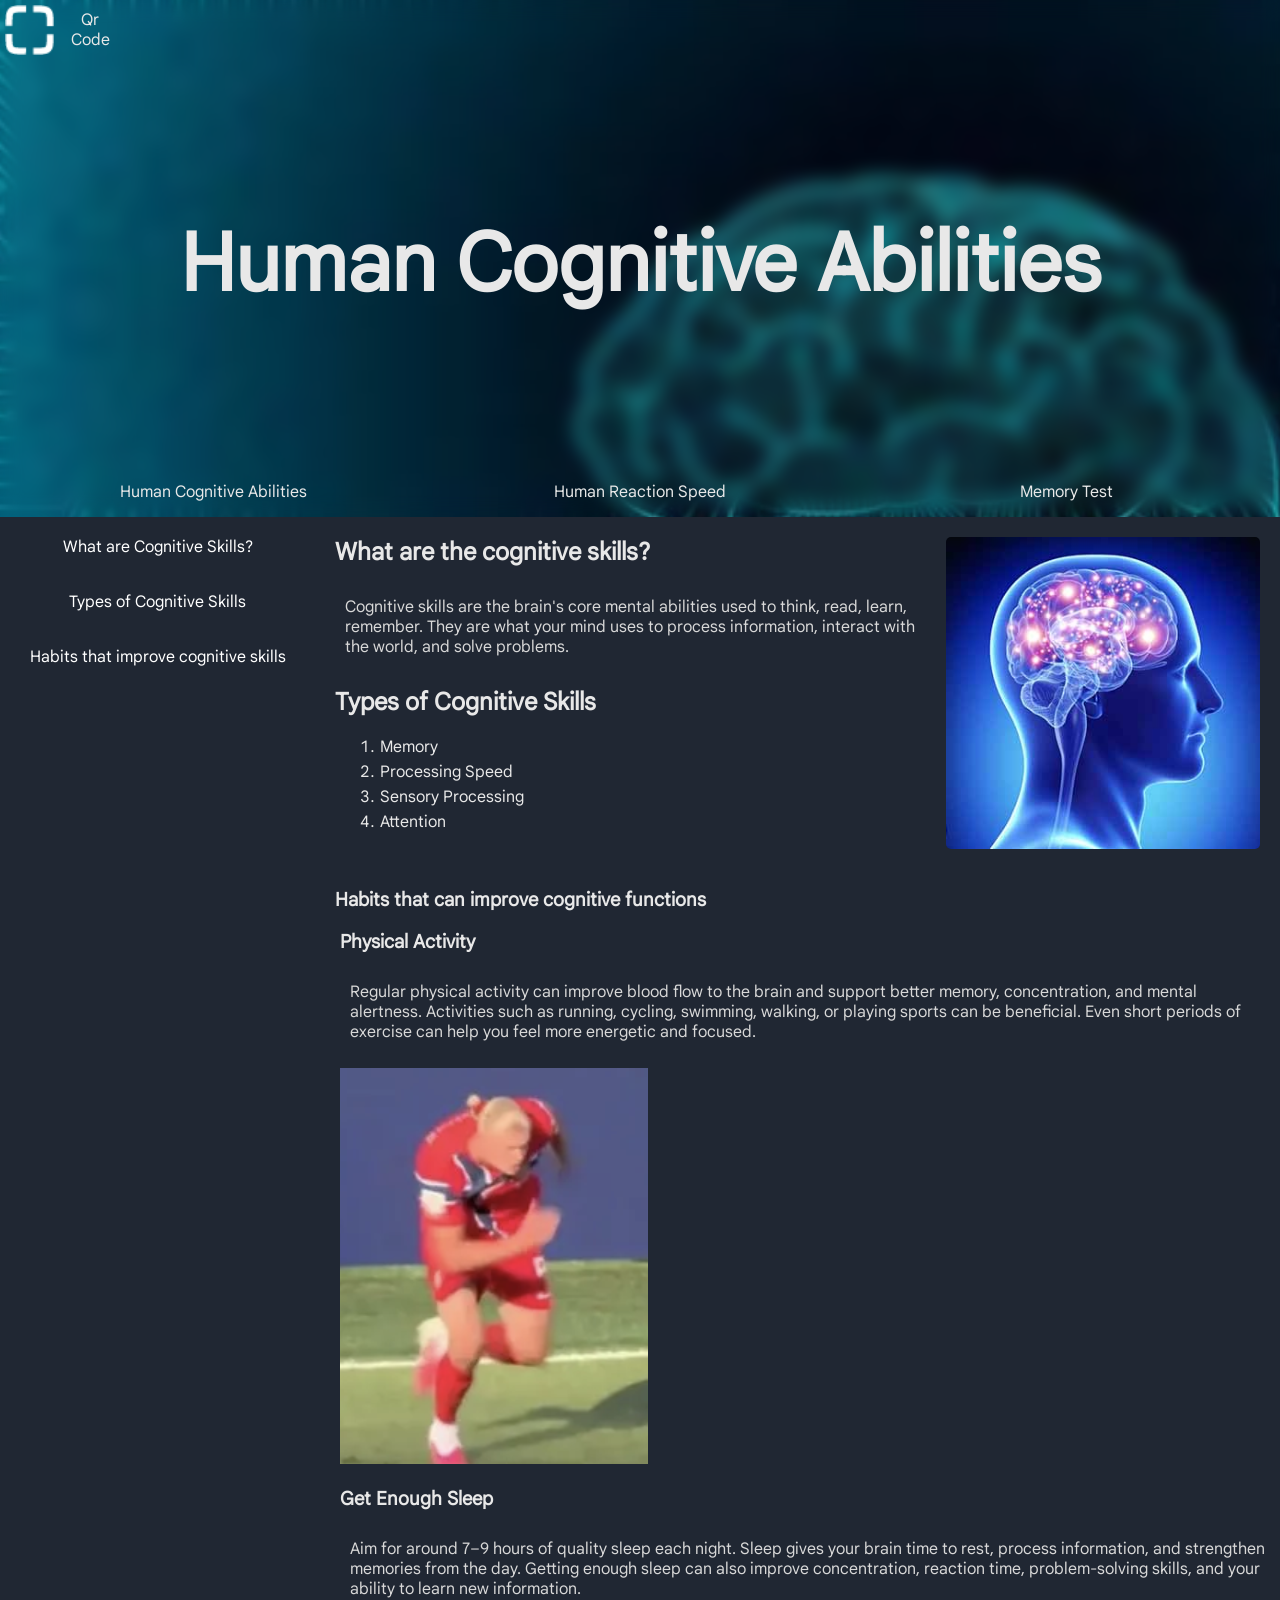
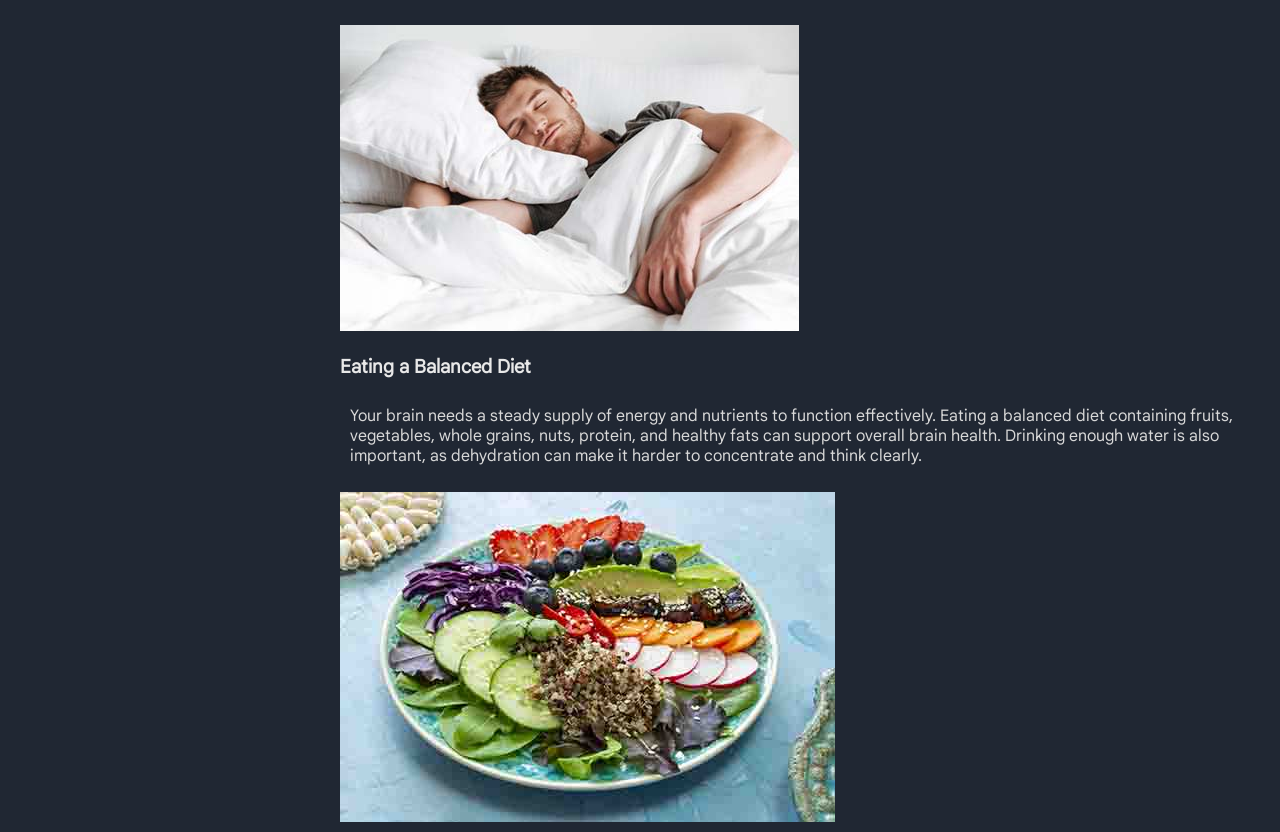
==== commit 3e8ec010: "Update index.html" ====
--- a/index.html
+++ b/index.html
@@ -3,13 +3,13 @@
 
 <head>
 	<title>Human Cognitive Abilities</title>
-	<link href="style.css" type="text/css" rel="stylesheet" />
+	<link href="style.css" type="text/css" rel="stylesheet" >
 	<script src="main.js" defer></script>
 	<meta name="viewport" content="width=device-width,initial-scale=1.0,maximum-scale=1,user-scalable=no">
 	<meta name="mobile-web-app-capable" content="yes">
 	<meta name="apple-mobile-web-app-capable" content="yes">
 	<link rel="icon" type="image/x-cion" href="favicon.ico">
-	<link rel="manifest" href="manifest.json"/>
+	<link rel="manifest" href="manifest.json">
 </head>
 
 <body>
@@ -17,11 +17,11 @@
 		<button id="fullscreen"></button>
 		<button class="qrToggleBtn">Qr Code</button>
 		<div class="qrPopUp">
-			<img src="Images/qrCode.png">
+			<img src="Images/qrCode.png" alt="QR Code">
 		</div>
 		<h1>Human Cognitive Abilities</h1>
 		<nav class="topnav">
-			<button id="hamIcon"><img src="Images/hamburgericon.svg" width="30" height="30"></button>
+			<button id="hamIcon"><img src="Images/hamburgericon.svg" width="30" height="30" alt="Hamburger Icon"></button>
 			<ul class="buttonGroup">
 				<li><button id="btn1">Human Cognitive Abilities</button></li>
 				<li><button id="btn2">Human Reaction Speed</button></li>
@@ -40,7 +40,7 @@
 		<div class="topic" id="topic1">
 			<article id="cognitiveskills">
 				<div>
-					<button id="sidenavHamIcon"><img src="Images/hamburgericon.svg" width="30" height="30"></button>
+					<button id="sidenavHamIcon"><img src="Images/hamburgericon.svg" width="30" height="30" alt="Hamburger Icon"></button>
 					<h2>What are the cognitive skills?</h2>
 					<p>
 						Cognitive skills are the brain's core mental abilities used to think,
@@ -57,7 +57,7 @@
 						<li>Attention</li>
 					</ol>
 				</div>
-				<img src="Images/brain.jpg" width="314" height="339">
+				<img src="Images/brain.jpg" width="314" height="339" alt="Image of a brain">
 			</article>
 			<article id="improve">
 				<h3>Habits that can improve cognitive functions</h3>
@@ -70,7 +70,7 @@
 								alertness. Activities such as running, cycling, swimming, walking, or playing sports can be beneficial. Even short
 								periods of exercise can help you feel more energetic and focused.
 							</p>
-							<img src="Images/running.png">
+							<img src="Images/running.png" alt="Image of someone running">
 						</article>
 						
 					</li>
@@ -82,7 +82,7 @@
 								strengthen memories from the day. Getting enough sleep can also improve concentration, reaction time, problem-solving
 								skills, and your ability to learn new information.
 							</p>
-							<img src="Images/sleep.jpg">
+							<img src="Images/sleep.jpg" alt="Image of someone sleeping">
 						</article>
 						
 					</li>
@@ -92,7 +92,7 @@
 							<p>Your brain needs a steady supply of energy and nutrients to function effectively. Eating a balanced diet containing
 							fruits, vegetables, whole grains, nuts, protein, and healthy fats can support overall brain health. Drinking enough
 							water is also important, as dehydration can make it harder to concentrate and think clearly.</p>
-								<img src="Images/food.jpg">
+								<img src="Images/food.jpg" alt="Image of a salad">
 						</article>
 						
 					</li>
--- a/style.css
+++ b/style.css
@@ -25,6 +25,7 @@
 	position: absolute;
 	backdrop-filter: blur(10px);
 	inset: 0;
+	z-index:0;
 }
 header #fullscreen {
 	display:inline-block;
@@ -39,27 +40,40 @@
 header #fullscreen.FS {
 	background-position: -50px 0px;
 }
-header button.QR {
+header button.qrToggleBtn {
 	position:relative;
 	display:inline-block;
 	width:50px;
 	height:50px;
 	margin:5px; 
 }
-header div.QR {
+header div.qrPopUp {
 	position:absolute;
-	top:0;
-	left:0;
 	width:50px;
-	background-color: wheat;
-}
-header>h1 {
-	margin: 0px;
-	padding: 100px 5px 100px 5px;
-	flex: 100%;
+	display:none;
+}
+header div.qrPopUp.showQr {
+	display:block;
+	top:50px;
+	left:60px;
+	z-index: 10;
+}
+header > div.header  {
+	flex:100%;
+	display:flex;
+	align-items: center;
+	justify-content: center;
+	gap: 15px;
+	position: relative;
+	z-index: 1;
+}
+header >h1 {
+	flex:100%;
+	padding: 100px;
 	text-align: center;
 	font-size: 5em;
 	position: relative;
+	display:inline-block;
 }
 
 button {
@@ -103,6 +117,9 @@
 }
 
 @media (max-width:800px) {
+	header button.qrToggleBtn {
+		display:none;
+	}
 	.topnav ul {
 		display: flex;
 		flex-direction: column;
@@ -258,10 +275,12 @@
 	}
 }
 
+
 /* Topic 1 */
 #topic1 {
 	flex: 3;
 	display: flex;
+	flex-wrap:wrap;
 }
 
 #cognitiveskills {
@@ -352,22 +371,30 @@
 	justify-content: center;
 	text-align: center;
 }
-
+#gameContainer {
+	margin:0px 100px;
+	display:flex;
+	flex-direction: column;
+	align-items: center;
+}
 #game {
+	position: relative;
 	background-color: rgb(1, 154, 255);
-	height: 500px;
+	height: 550px;
 	display: flex;
 	justify-content: center;
 	align-items: center;
 	flex-direction: column;
 	border-radius: 5px;
 	margin: 20px;
+	padding:50px 200px 50px 200px;
 }
 
 #gameContainer button {
 	border: 1px solid #dadce0;
 	border-radius: 5px;
 	width: 200px;
+	margin:5px;
 }
 
 
@@ -389,7 +416,6 @@
 }
 
 #game .hearts {
-	align-self: flex-start;
 	scale: 60%;
 }
 
@@ -413,3 +439,14 @@
 #heart3 {
 	background-position: -67px 0px;
 }
+
+#game div#ball {
+	position:absolute;
+	display:none;
+	top:0;
+	left:0;
+	width:100px;
+	height:100px;
+	background-color: white;
+	border-radius: 50%;
+}
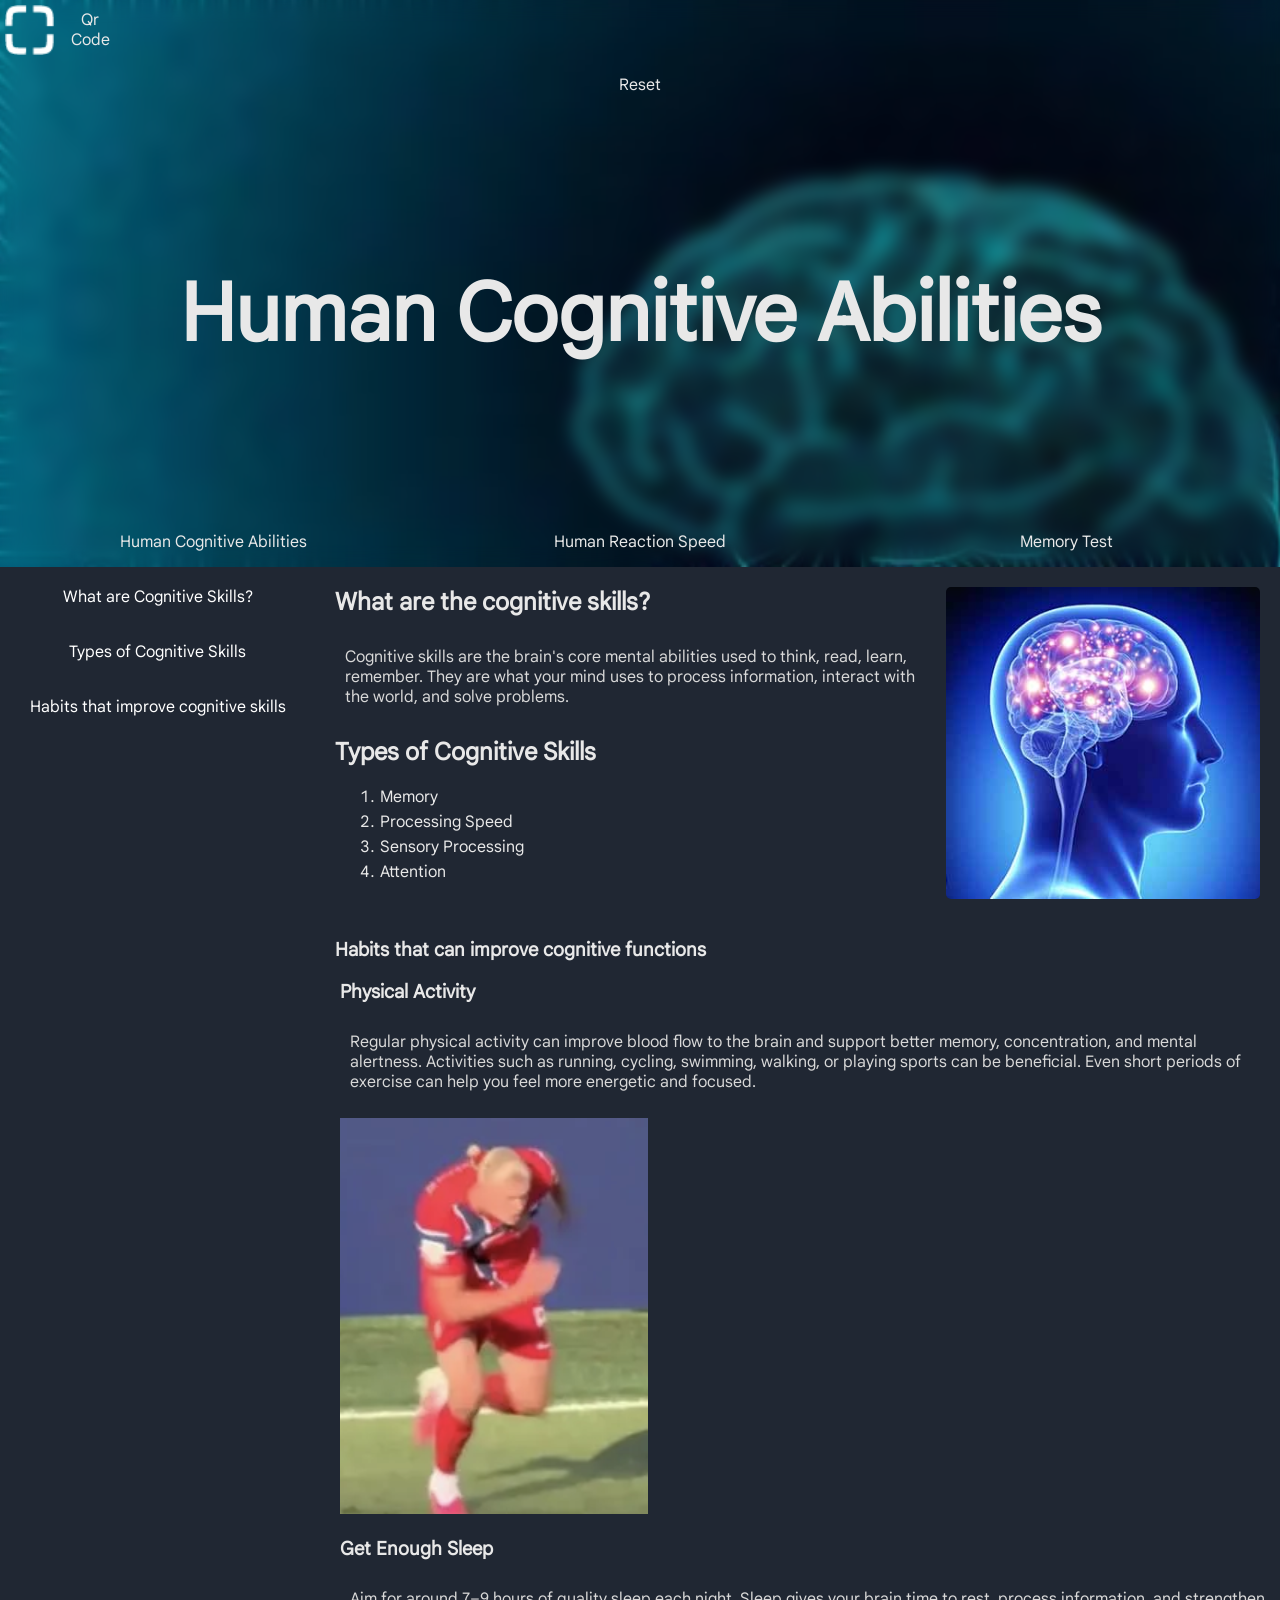
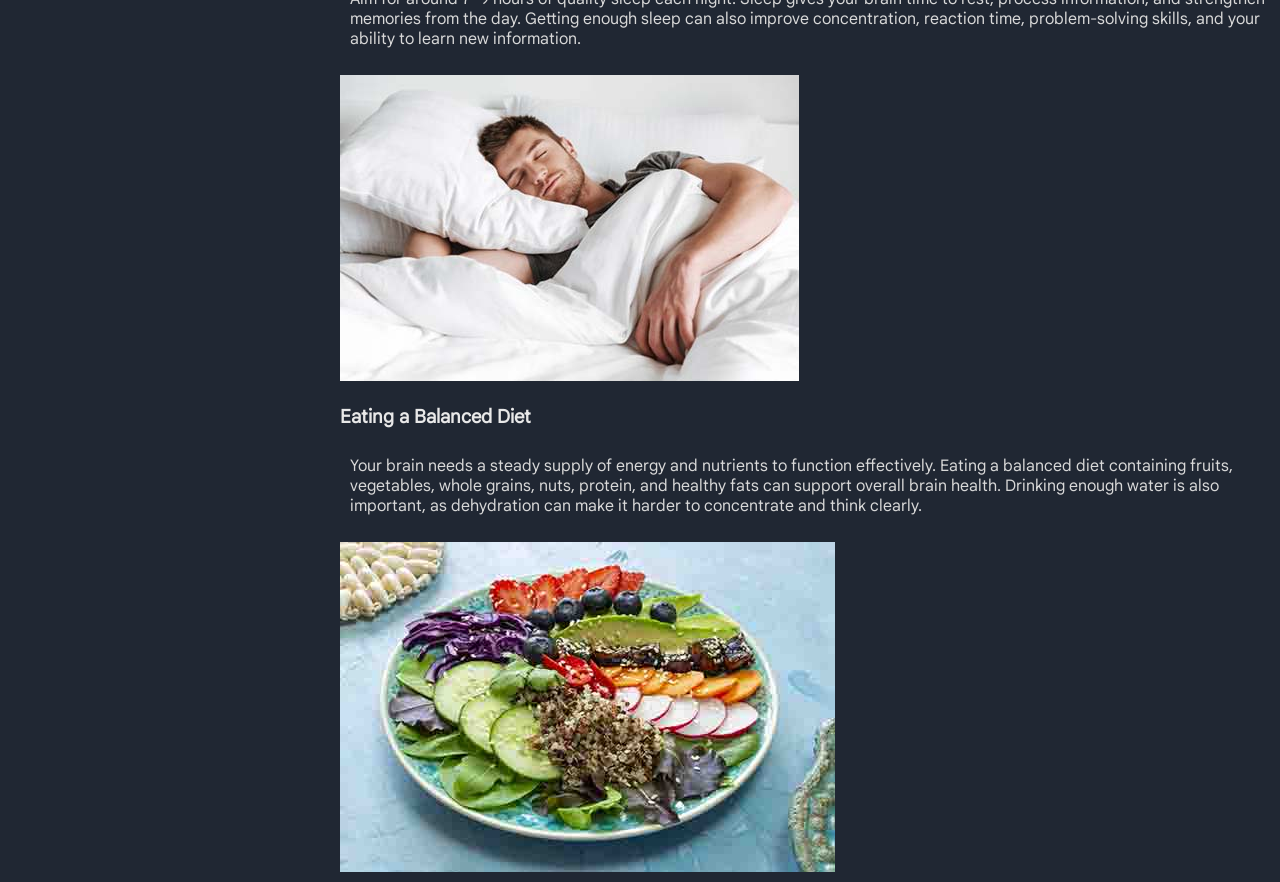
==== commit c91f9d17: "Update index.html" ====
--- a/index.html
+++ b/index.html
@@ -3,7 +3,7 @@
 
 <head>
 	<title>Human Cognitive Abilities</title>
-	<link href="style.css" type="text/css" rel="stylesheet" >
+	<link href="style.css" type="text/css" rel="stylesheet">
 	<script src="main.js" defer></script>
 	<meta name="viewport" content="width=device-width,initial-scale=1.0,maximum-scale=1,user-scalable=no">
 	<meta name="mobile-web-app-capable" content="yes">
@@ -13,15 +13,18 @@
 </head>
 
 <body>
+
 	<header>
 		<button id="fullscreen"></button>
 		<button class="qrToggleBtn">Qr Code</button>
+		<button id="reset">Reset</button>
 		<div class="qrPopUp">
 			<img src="Images/qrCode.png" alt="QR Code">
 		</div>
 		<h1>Human Cognitive Abilities</h1>
 		<nav class="topnav">
-			<button id="hamIcon"><img src="Images/hamburgericon.svg" width="30" height="30" alt="Hamburger Icon"></button>
+			<button id="hamIcon"><img src="Images/hamburgericon.svg" width="30" height="30"
+					alt="Hamburger Icon"></button>
 			<ul class="buttonGroup">
 				<li><button id="btn1">Human Cognitive Abilities</button></li>
 				<li><button id="btn2">Human Reaction Speed</button></li>
@@ -40,13 +43,14 @@
 		<div class="topic" id="topic1">
 			<article id="cognitiveskills">
 				<div>
-					<button id="sidenavHamIcon"><img src="Images/hamburgericon.svg" width="30" height="30" alt="Hamburger Icon"></button>
+					<button id="sidenavHamIcon"><img src="Images/hamburgericon.svg" width="30" height="30"
+							alt="Hamburger Icon"></button>
 					<h2>What are the cognitive skills?</h2>
 					<p>
 						Cognitive skills are the brain's core mental abilities used to think,
 						read, learn, remember. They are what your mind uses to process information, interact with the
 						world,
-						and 
+						and
 						solve problems.
 					</p>
 					<h2 id="types">Types of Cognitive Skills</h2>
@@ -66,35 +70,50 @@
 						<article>
 							<h3>Physical Activity</h3>
 							<p>
-								Regular physical activity can improve blood flow to the brain and support better memory, concentration, and mental
-								alertness. Activities such as running, cycling, swimming, walking, or playing sports can be beneficial. Even short
+								Regular physical activity can improve blood flow to the brain and support better memory,
+								concentration, and mental
+								alertness. Activities such as running, cycling, swimming, walking, or playing sports can
+								be beneficial. Even short
 								periods of exercise can help you feel more energetic and focused.
 							</p>
 							<img src="Images/running.png" alt="Image of someone running">
 						</article>
-						
+
 					</li>
 					<li>
 						<article>
 							<h3>Get Enough Sleep</h3>
 							<p>
-								Aim for around 7–9 hours of quality sleep each night. Sleep gives your brain time to rest, process information, and
-								strengthen memories from the day. Getting enough sleep can also improve concentration, reaction time, problem-solving
+								Aim for around 7–9 hours of quality sleep each night. Sleep gives your brain time to
+								rest, process information, and
+								strengthen memories from the day. Getting enough sleep can also improve concentration,
+								reaction time, problem-solving
 								skills, and your ability to learn new information.
 							</p>
-							<img src="Images/sleep.jpg" alt="Image of someone sleeping">
+							<picture>
+								<source srcset="Images/sleepMobile.jpg" media="(width <= 800px)" />
+								<img src="Images/sleep.jpg" alt="Image of someone sleeping">
+							</picture>
+
 						</article>
-						
+
 					</li>
 					<li>
 						<article>
 							<h3>Eating a Balanced Diet</h3>
-							<p>Your brain needs a steady supply of energy and nutrients to function effectively. Eating a balanced diet containing
-							fruits, vegetables, whole grains, nuts, protein, and healthy fats can support overall brain health. Drinking enough
-							water is also important, as dehydration can make it harder to concentrate and think clearly.</p>
+							<p>Your brain needs a steady supply of energy and nutrients to function effectively. Eating
+								a balanced diet containing
+								fruits, vegetables, whole grains, nuts, protein, and healthy fats can support overall
+								brain health. Drinking enough
+								water is also important, as dehydration can make it harder to concentrate and think
+								clearly.</p>
+							<picture>
+								<source srcset="Images/foodmobile.jpg" media="(width <= 800px)" />
 								<img src="Images/food.jpg" alt="Image of a salad">
+							</picture>
+
 						</article>
-						
+
 					</li>
 				</ul>
 			</article>
@@ -205,7 +224,7 @@
 					</form>
 					<button>End Quiz</button>
 				</div>
-				
+
 			</section>
 		</div>
 		<div class="topic" id="topic3">
@@ -229,7 +248,12 @@
 					<input type="text" readonly>
 					<button>Submit Answer</button>
 				</div>
-
+				<div id="highscore">
+					<h3> High Score:</h3>
+					<ul>
+
+					</ul>
+				</div>
 			</div>
 		</div>
 	</main>
--- a/style.css
+++ b/style.css
@@ -183,6 +183,11 @@
 		flex-direction: column;
 	}
 
+	header > h1 {
+		flex:1;
+		margin:0px;
+		padding:100px 0px;
+	}
 	nav.sidenav {
 		top: 60px;
 		left: 0;
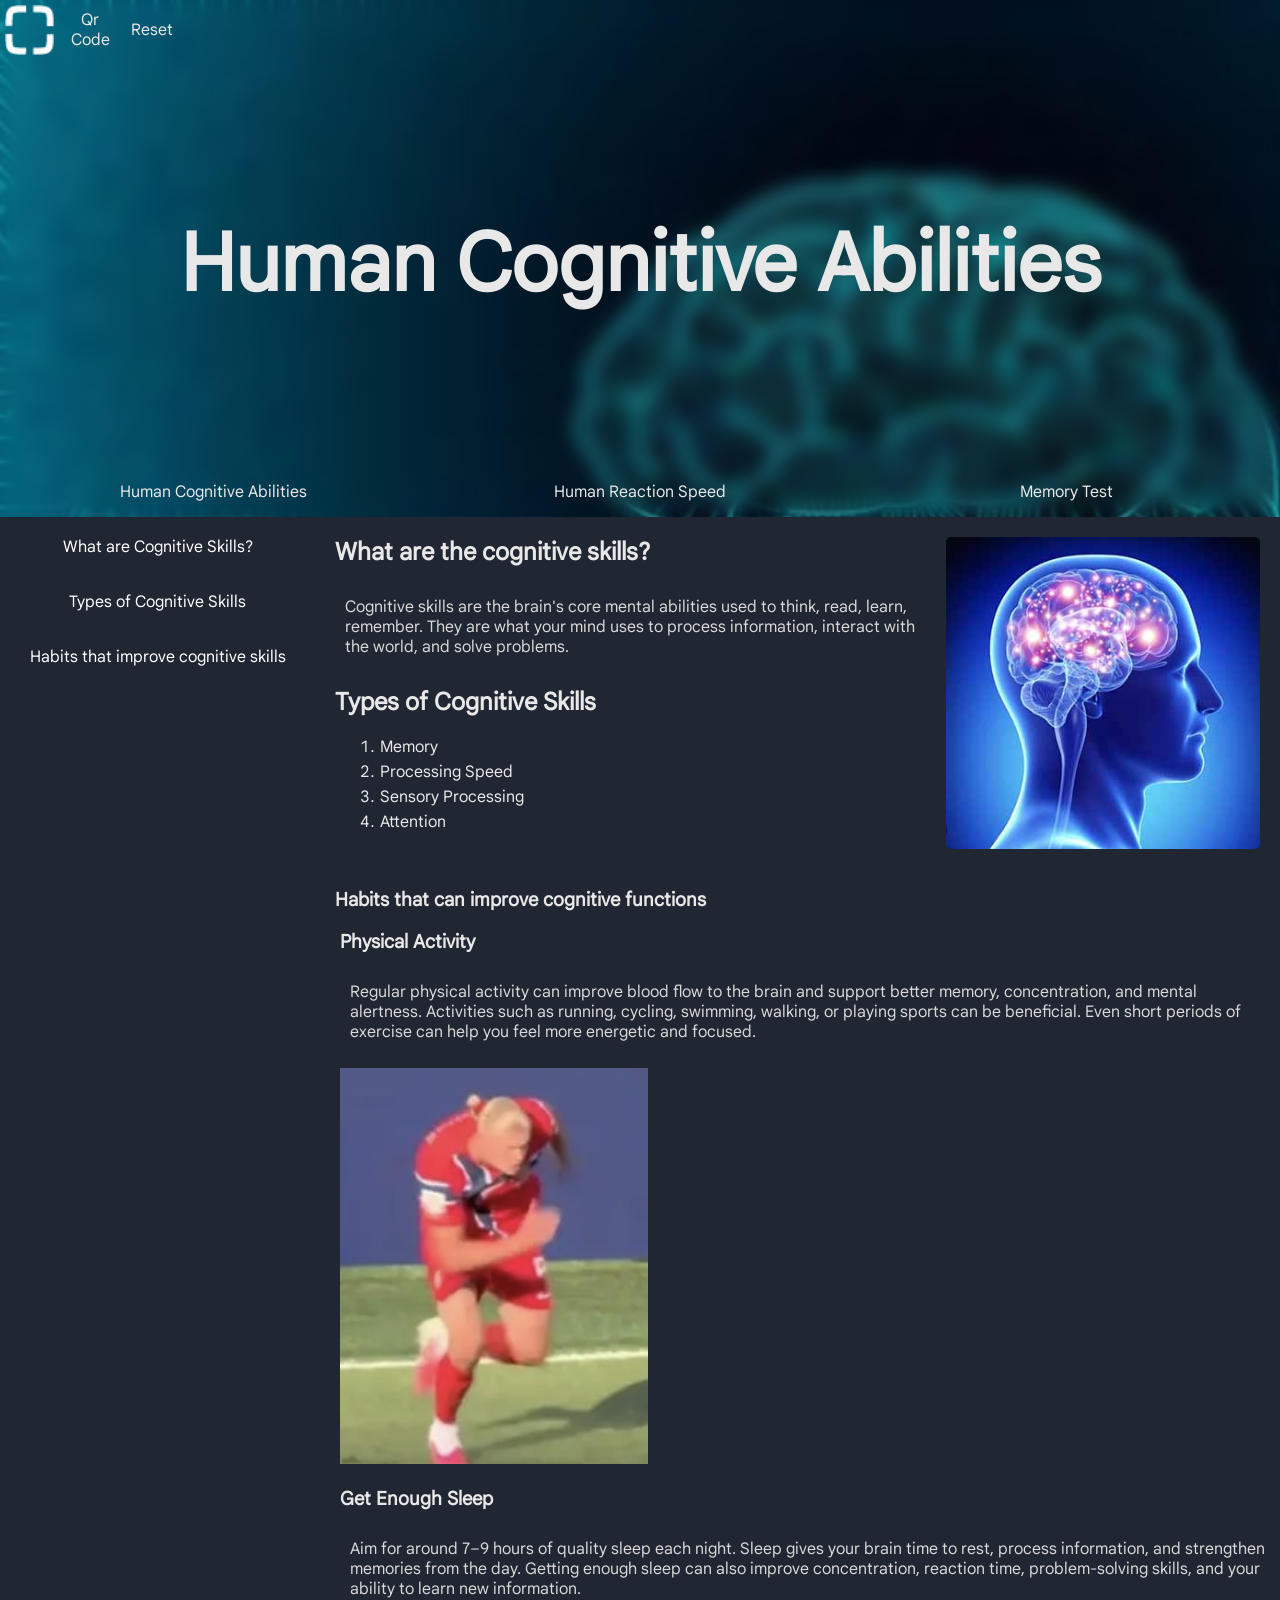
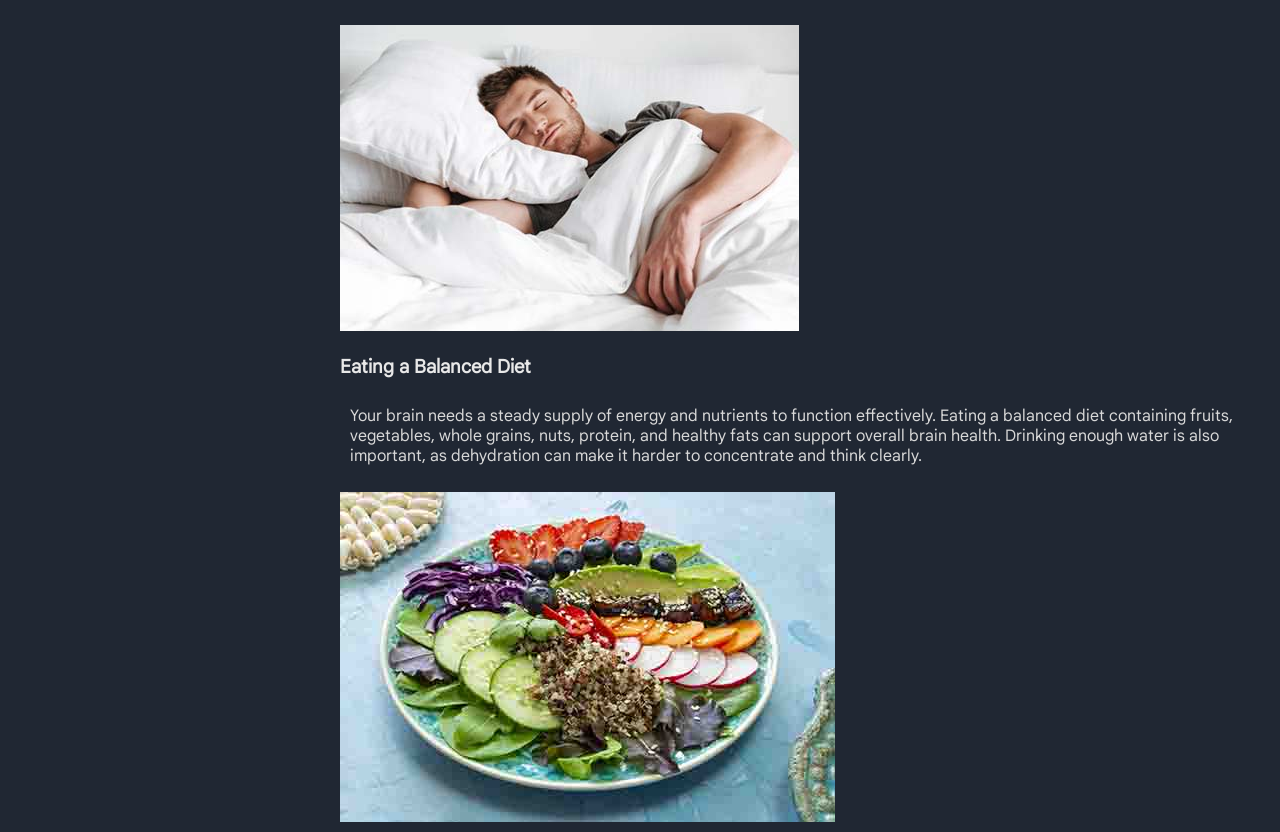
==== commit 3de6f616: "Update index.html" ====
--- a/index.html
+++ b/index.html
@@ -91,7 +91,7 @@
 								skills, and your ability to learn new information.
 							</p>
 							<picture>
-								<source srcset="Images/sleepMobile.jpg" media="(width <= 800px)" />
+								<source srcset="Images/sleepMobile.jpg" media="(width <= 800px)" >
 								<img src="Images/sleep.jpg" alt="Image of someone sleeping">
 							</picture>
 
@@ -108,7 +108,7 @@
 								water is also important, as dehydration can make it harder to concentrate and think
 								clearly.</p>
 							<picture>
-								<source srcset="Images/foodmobile.jpg" media="(width <= 800px)" />
+								<source srcset="Images/foodmobile.jpg" media="(width <= 800px)" >
 								<img src="Images/food.jpg" alt="Image of a salad">
 							</picture>
 
--- a/style.css
+++ b/style.css
@@ -19,7 +19,7 @@
 	background-color: #484e5a;
 	background-attachment: fixed;
 }
-
+/*pesudo element made by css (makes an element before the header and applies the css there)*/
 header::before {
 	content: "";
 	position: absolute;
@@ -90,7 +90,11 @@
 button:hover {
 	background-color: #eff0f337;
 }
-
+button#reset {
+	width:50px;
+	height:50px;
+	margin:5px;
+}
 /* Top Navigation Bar */
 .topnav {
 	flex-direction: row;
@@ -423,7 +427,7 @@
 #game .hearts {
 	scale: 60%;
 }
-
+/*css sprites*/
 #game .heart {
 	background-image: url("Images/heart.gif");
 	background-repeat: no-repeat;
@@ -455,3 +459,8 @@
 	background-color: white;
 	border-radius: 50%;
 }
+#highscore li {
+	border:1px white solid;
+	padding:10px 50px;
+	border-radius: 5px;
+}
